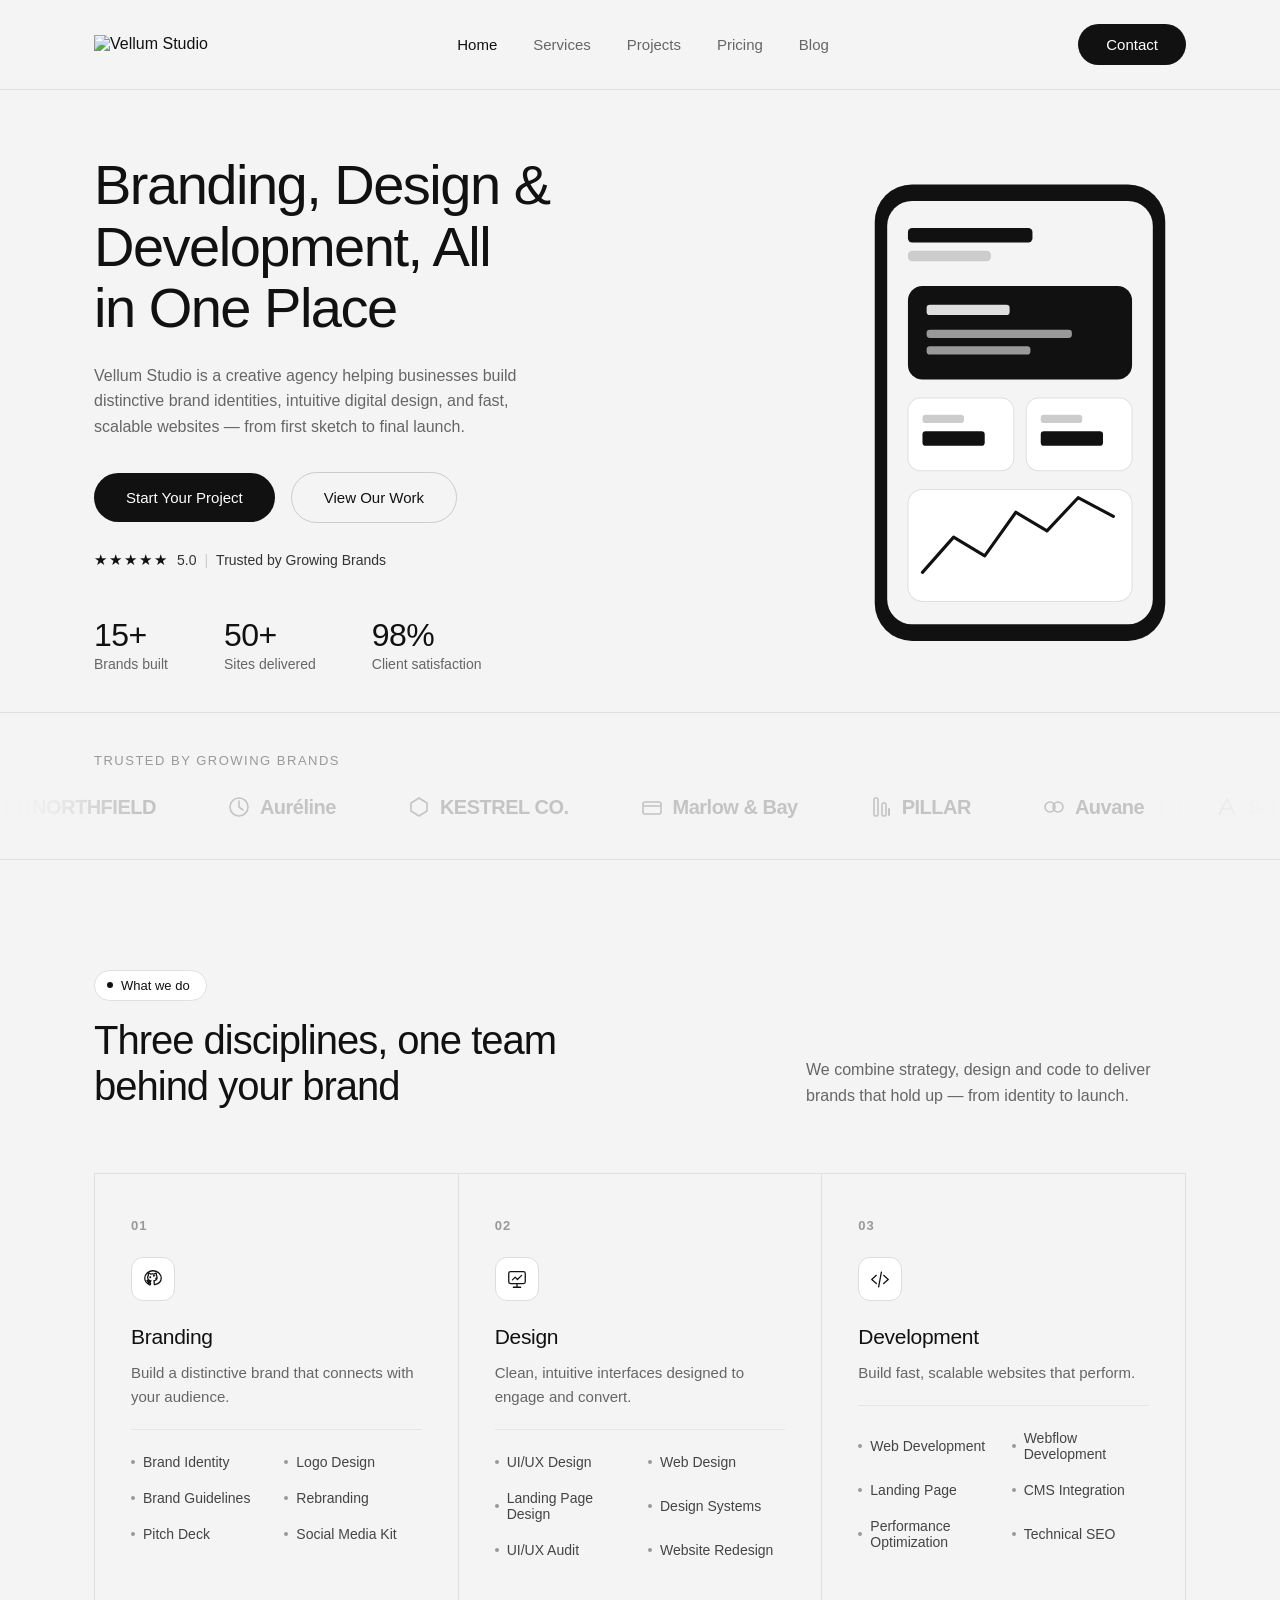
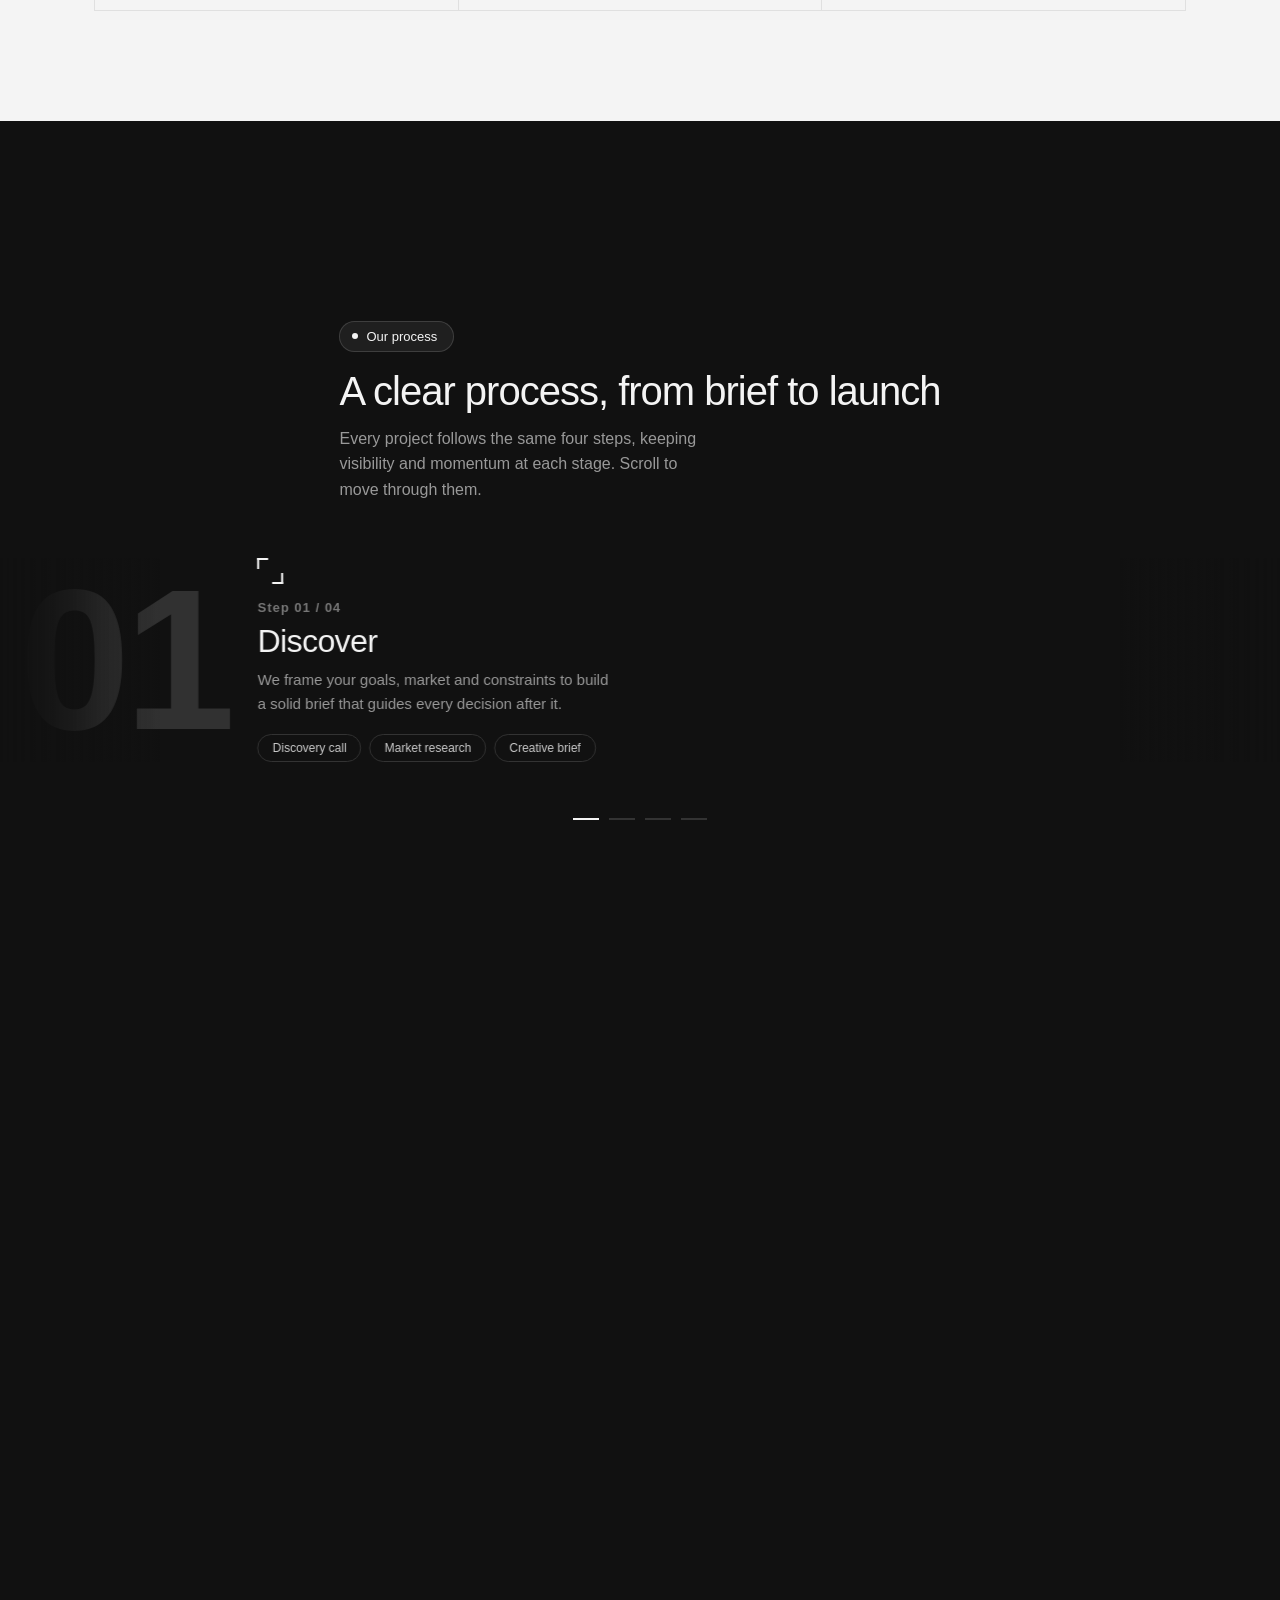
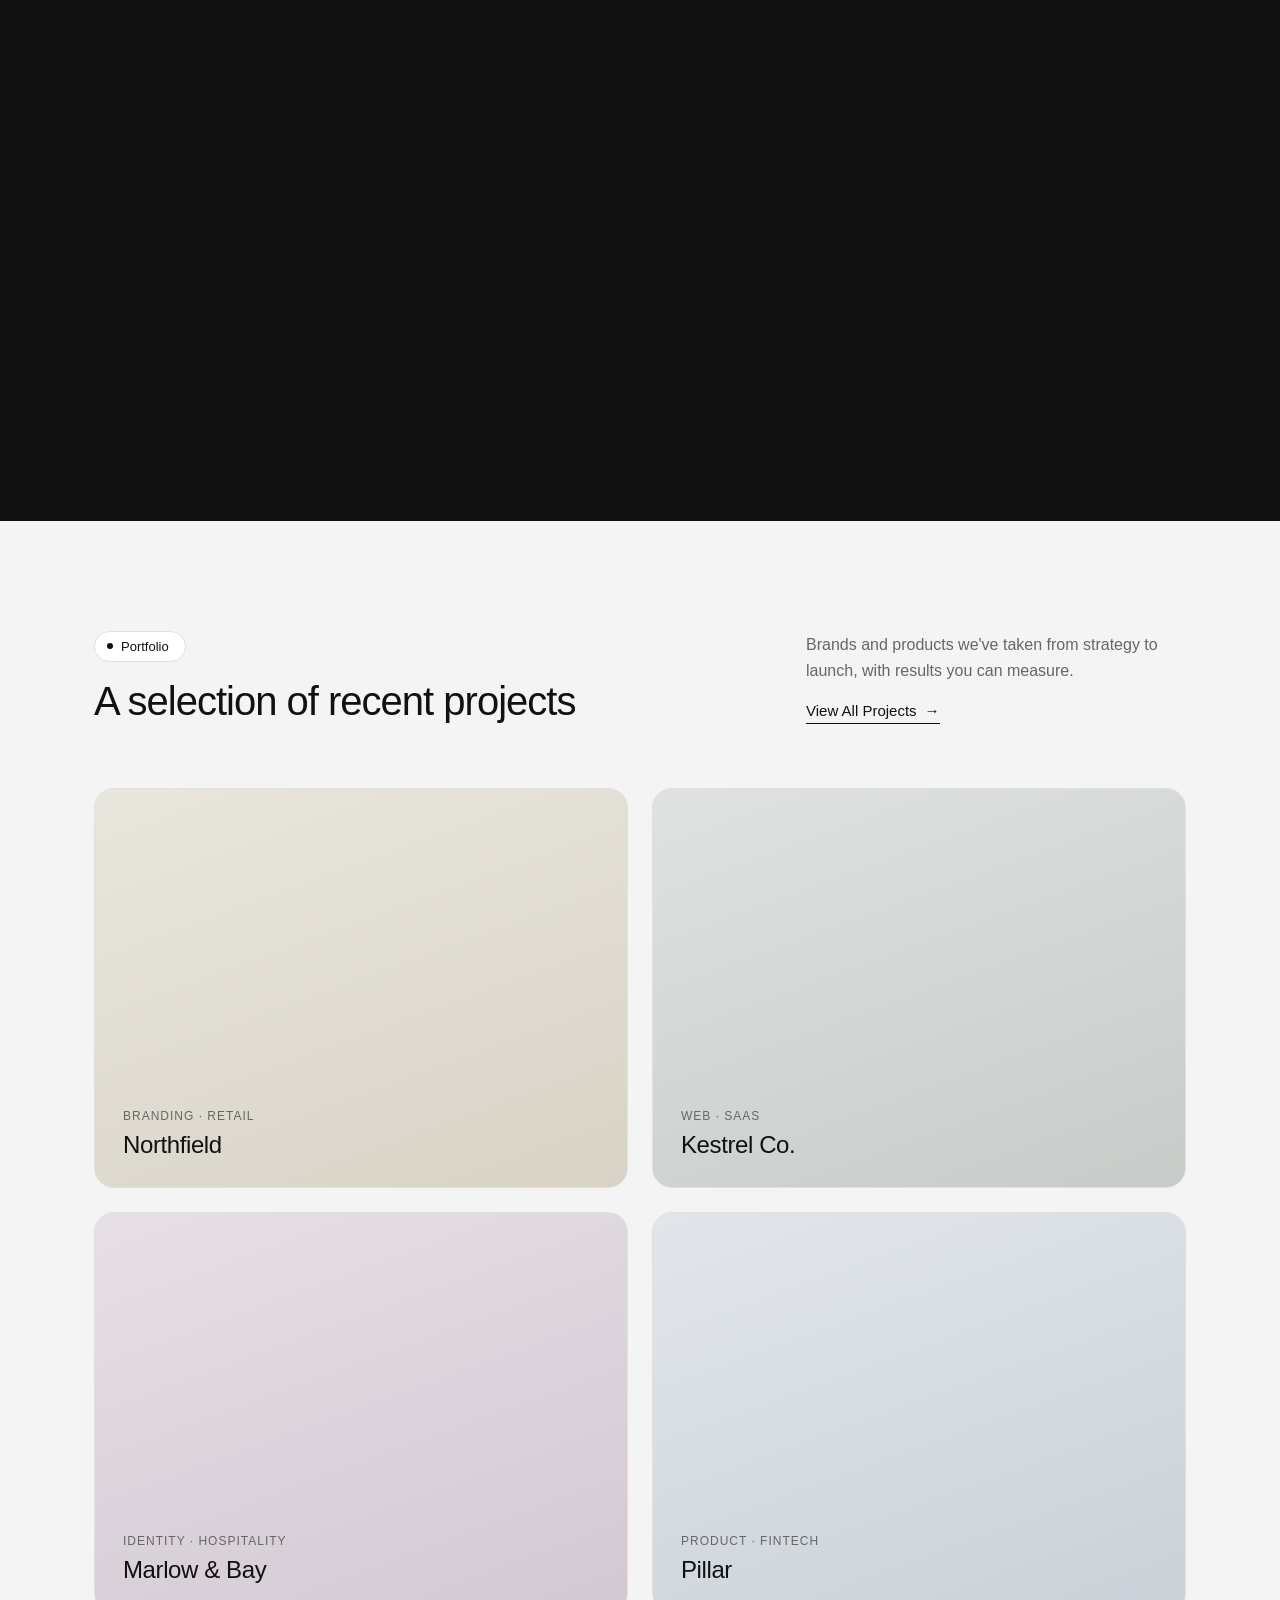
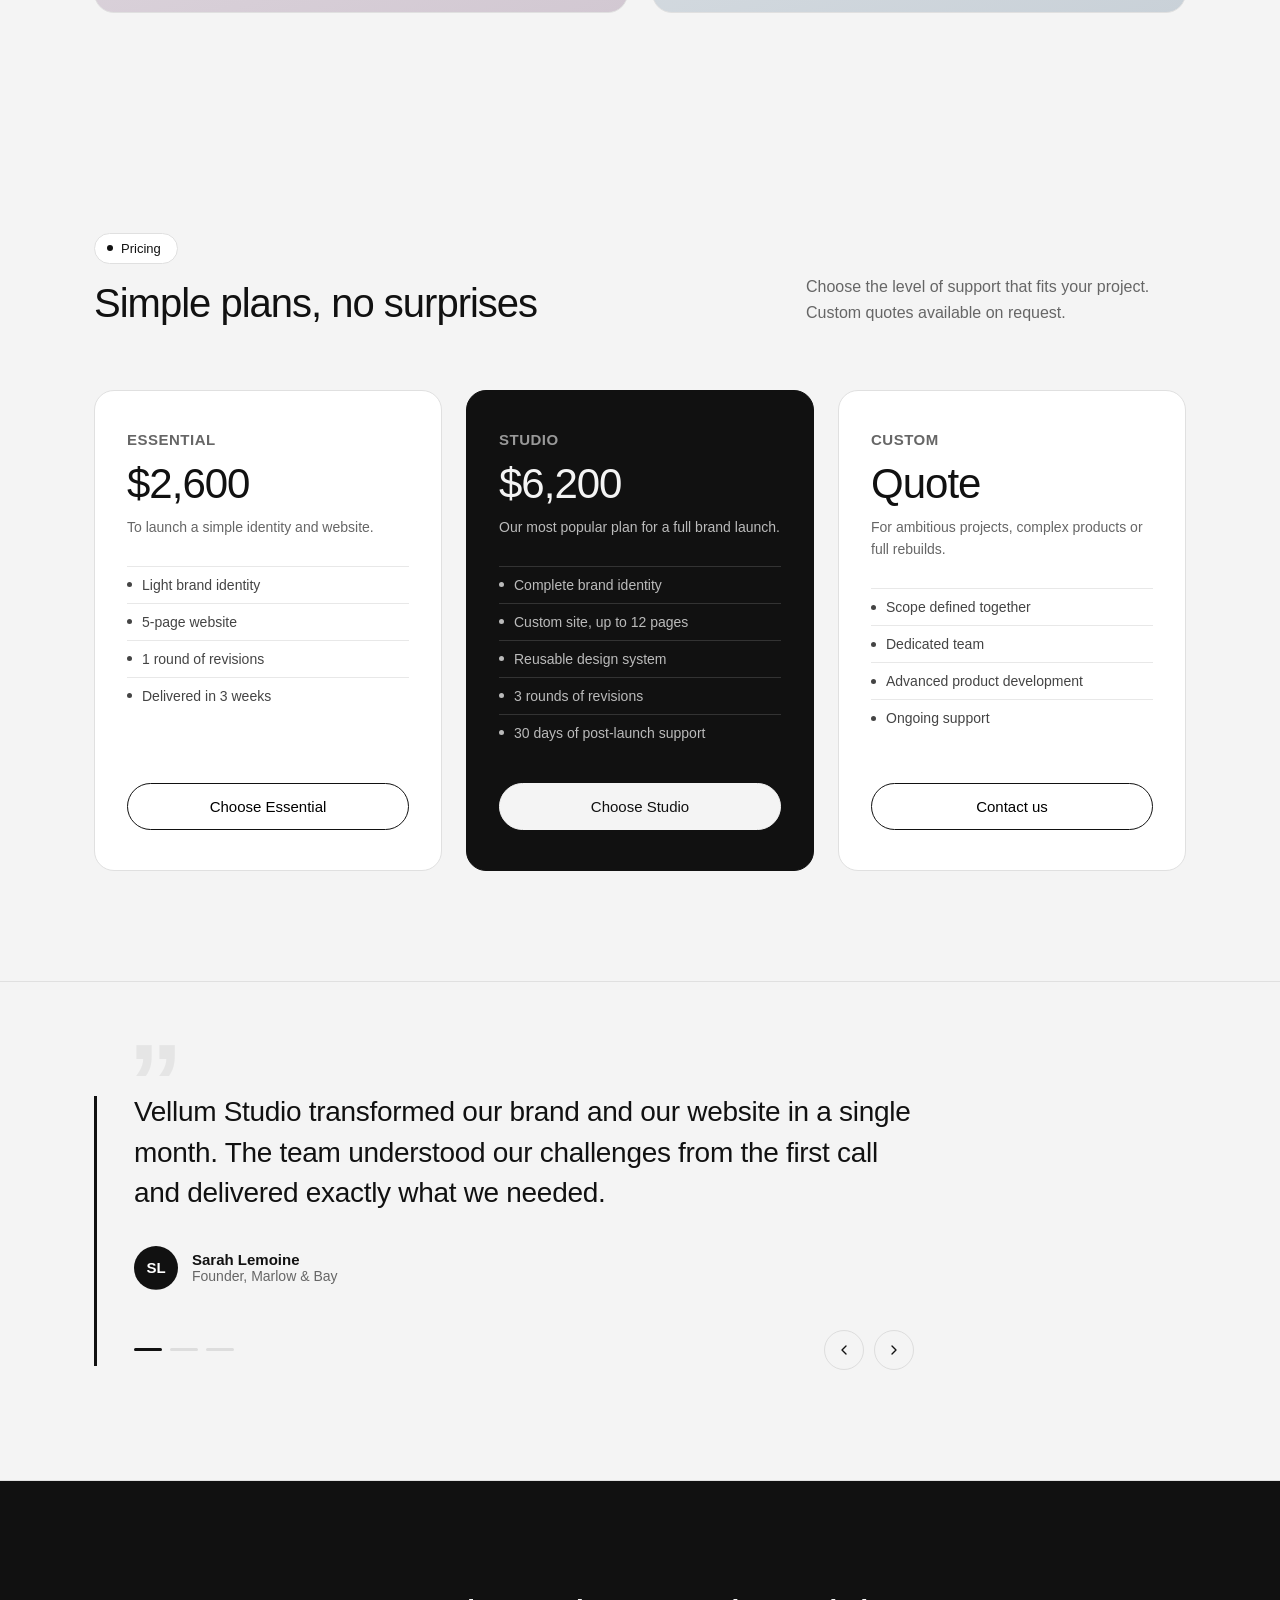
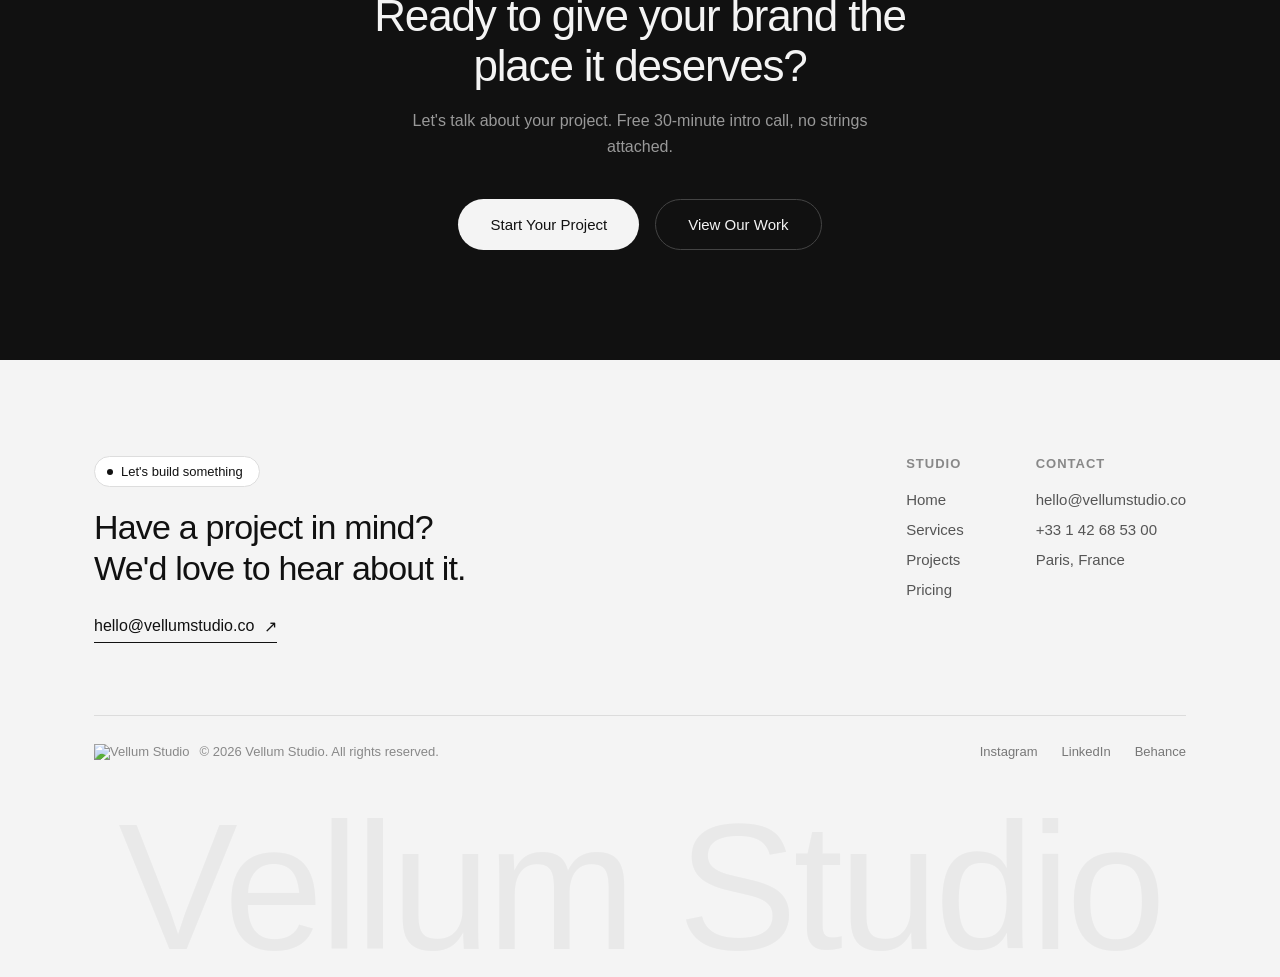
==== index.html @ 9abfcf7a "Add files via upload" ====
<!DOCTYPE html>
<html lang="en">
<head>
<meta charset="UTF-8">
<meta name="viewport" content="width=device-width, initial-scale=1.0">
<title>Vellum Studio — Branding, Design & Development</title>
<style>
  :root {
            --fizens-blue: #111;
            --font-main: 'Inter', sans-serif;
        }
  * { margin: 0; padding: 0; box-sizing: border-box; }
  html { overflow-x: hidden; scrollbar-width: thin; scrollbar-color: #111 #e4e4e4; }
  body {
    font-family: 'Helvetica Neue', Arial, sans-serif;
    background: #f4f4f4;
    color: #111;
    overflow-x: hidden;
  }

  /* Custom scrollbar */
  ::-webkit-scrollbar { width: 12px; height: 12px; }
  ::-webkit-scrollbar-track { background: #e4e4e4; }
  ::-webkit-scrollbar-thumb {
    background-color: #111;
    border-radius: 999px;
    border: 3px solid #e4e4e4;
    background-clip: padding-box;
  }
  ::-webkit-scrollbar-thumb:hover { background-color: #444; }

  a { color: inherit; }
  img, svg { display: block; }

  .container { width: 100%; background: #f4f4f4; }
  .inner { max-width: 1400px; margin: 0 auto; }

  .eyebrow {
    display: inline-flex;
    align-items: center;
    gap: 8px;
    font-size: 13px;
    font-weight: 500;
    letter-spacing: 0;
    text-transform: none;
    color: #111;
    background: #fff;
    border: 1px solid #e0e0e0;
    border-radius: 999px;
    padding: 7px 16px 7px 12px;
    margin-bottom: 16px;
  }
  .eyebrow::before {
    content: '';
    width: 6px;
    height: 6px;
    background: #111;
    border-radius: 50%;
    display: inline-block;
    flex-shrink: 0;
  }

  /* ============ NAVBAR ============ */
  .navbar {
    display: flex;
    align-items: center;
    justify-content: space-between;
    padding: 24px 94px;
    border-bottom: 1px solid #e0e0e0;
    flex-wrap: wrap;
    gap: 16px;
    position: relative;
  }
  .logo { display: flex; align-items: center; text-decoration: none; }
  .logo-image { height: 20px; width: auto; display: block; }
  .logo-image-small { height: 16px; width: auto; display: block; }

  .nav-links { display: flex; gap: 36px; flex-wrap: wrap; }
  .nav-links a { text-decoration: none; color: #666; font-size: 15px; font-weight: 400; white-space: nowrap; transition: color .15s ease; }
  .nav-links a:hover { color: #111; }
  .nav-links a.active { color: #111; }

  .hamburger {
    display: none;
    flex-direction: column;
    gap: 5px;
    background: none;
    border: none;
    cursor: pointer;
    padding: 4px;
    z-index: 1001;
    position: relative;
  }
  .hamburger span {
    width: 24px;
    height: 2px;
    background: #111;
    display: block;
    transition: transform .3s cubic-bezier(.65,0,.35,1), opacity .2s ease;
  }
  .hamburger.is-active span:nth-child(1) { transform: translateY(7px) rotate(45deg); }
  .hamburger.is-active span:nth-child(2) { opacity: 0; transform: scaleX(0); }
  .hamburger.is-active span:nth-child(3) { transform: translateY(-7px) rotate(-45deg); }

  .mobile-menu {
    position: fixed;
    inset: 0;
    background: #111;
    z-index: 1000;
    display: flex;
    flex-direction: column;
    justify-content: center;
    padding: 0 48px;
    opacity: 0;
    visibility: hidden;
    transform: translateY(-16px);
    transition: opacity .4s ease, transform .4s ease, visibility 0s linear .4s;
  }
  .mobile-menu.is-open {
    opacity: 1;
    visibility: visible;
    transform: translateY(0);
    transition: opacity .45s ease, transform .45s ease;
  }
  .mobile-menu-links { display: flex; flex-direction: column; gap: 22px; margin-bottom: 48px; }
  .mobile-menu-links a {
    font-size: 36px;
    font-weight: 500;
    letter-spacing: -0.8px;
    color: #f4f4f4;
    text-decoration: none;
    opacity: 0;
    transform: translateY(18px);
    transition: opacity .5s ease, transform .5s ease;
  }
  .mobile-menu.is-open .mobile-menu-links a { opacity: 1; transform: translateY(0); }
  .mobile-menu.is-open .mobile-menu-links a:nth-child(1) { transition-delay: .08s; }
  .mobile-menu.is-open .mobile-menu-links a:nth-child(2) { transition-delay: .15s; }
  .mobile-menu.is-open .mobile-menu-links a:nth-child(3) { transition-delay: .22s; }
  .mobile-menu.is-open .mobile-menu-links a:nth-child(4) { transition-delay: .29s; }

  .mobile-menu-contact {
    background: #f4f4f4 !important;
    color: #111 !important;
    opacity: 0;
    transform: translateY(18px);
    transition: opacity .5s ease, transform .5s ease;
    transition-delay: .36s;
    align-self: flex-start;
  }
  .mobile-menu.is-open .mobile-menu-contact { opacity: 1; transform: translateY(0); }

  body.menu-open { overflow: hidden; }

  .btn-contact {
    background: #111;
    color: #fff;
    padding: 12px 28px;
    border-radius: 999px;
    font-size: 15px;
    font-weight: 500;
    border: none;
    cursor: pointer;
    white-space: nowrap;
  }

  /* ============ HERO ============ */
  .hero {
    display: flex;
    align-items: center;
    justify-content: space-between;
    padding: 64px 94px 40px;
    gap: 40px;
    flex-wrap: wrap;
  }

  .hero-left { max-width: 520px; flex: 1 1 400px; }
  .hero-title { font-size: 56px; font-weight: 500; line-height: 1.1; letter-spacing: -1.5px; color: #111; margin-bottom: 24px; }
  .hero-subtitle { font-size: 16px; color: #666; line-height: 1.6; max-width: 460px; margin-bottom: 32px; }

  .hero-buttons { display: flex; align-items: center; gap: 16px; margin-bottom: 28px; flex-wrap: wrap; }
  .btn-primary { background: #111; color: #fff; padding: 16px 32px; border-radius: 999px; font-size: 15px; font-weight: 500; border: none; cursor: pointer; white-space: nowrap; }
  .btn-secondary { background: transparent; color: #111; padding: 16px 32px; border-radius: 999px; font-size: 15px; font-weight: 500; border: 1px solid #ccc; cursor: pointer; white-space: nowrap; }
  .btn-primary:hover { background: #333; }
  .btn-secondary:hover { border-color: #111; }

  .rating { display: flex; align-items: center; gap: 8px; font-size: 14px; color: #333; margin-bottom: 48px; flex-wrap: wrap; }
  .stars { color: #111; letter-spacing: 2px; font-size: 15px; }
  .rating-divider { color: #ccc; }

  .stats-row { display: flex; gap: 56px; flex-wrap: wrap; }
  .stat-number { font-size: 32px; font-weight: 500; color: #111; letter-spacing: -0.5px; }
  .stat-label { font-size: 14px; color: #666; margin-top: 2px; }

  .hero-right { flex: 1 1 340px; display: flex; justify-content: center; min-width: 0; }
  .phone-mock { width: 100%; max-width: 400px; height: auto; margin-left: 200px;}

  /* ============ LOGO STRIP ============ */
  .logo-strip {
    padding: 40px 0;
    border-top: 1px solid #e0e0e0;
    border-bottom: 1px solid #e0e0e0;
  }
  .logo-strip-label {
    font-size: 13px;
    color: #999;
    text-transform: uppercase;
    letter-spacing: 1.5px;
    margin-bottom: 28px;
    padding: 0 94px;
  }
  .logo-marquee {
    position: relative;
    width: 100%;
    overflow: hidden;
    -webkit-mask-image: linear-gradient(to right, transparent 0, #000 8%, #000 92%, transparent 100%);
    mask-image: linear-gradient(to right, transparent 0, #000 8%, #000 92%, transparent 100%);
  }
  .logo-marquee::before, .logo-marquee::after {
    content: '';
    position: absolute;
    top: 0; bottom: 0;
    width: 140px;
    z-index: 2;
    pointer-events: none;
  }
  .logo-marquee::before { left: 0; background: linear-gradient(to right, #f4f4f4, rgba(244,244,244,0)); }
  .logo-marquee::after { right: 0; background: linear-gradient(to left, #f4f4f4, rgba(244,244,244,0)); }

  .logo-track {
    display: flex;
    align-items: center;
    gap: 72px;
    width: max-content;
    animation: scroll-logos 26s linear infinite;
  }
  .logo-marquee:hover .logo-track { animation-play-state: paused; }

  .logo-item {
    display: flex;
    align-items: center;
    gap: 10px;
    font-size: 20px;
    font-weight: 600;
    color: #bbb;
    letter-spacing: -0.5px;
    white-space: nowrap;
    filter: grayscale(1);
    opacity: 0.85;
    transition: opacity .2s ease, filter .2s ease, color .2s ease;
  }
  .logo-item:hover { opacity: 1; filter: grayscale(0); color: #111; }
  .logo-item img { height: 26px; width: auto; display: block; filter: grayscale(1) contrast(0.9); opacity: 0.75; transition: filter .2s ease, opacity .2s ease; }
  .logo-item:hover img { filter: grayscale(0); opacity: 1; }

  @keyframes scroll-logos {
    from { transform: translateX(0); }
    to { transform: translateX(-50%); }
  }

  @media (prefers-reduced-motion: reduce) {
    .logo-track { animation: none; }
  }

  /* ============ SECTION SHELL ============ */
  section.block { padding: 110px 94px; }
  .section-head {
    display: flex;
    justify-content: space-between;
    align-items: flex-end;
    gap: 40px;
    margin-bottom: 64px;
    flex-wrap: wrap;
  }
  .section-title { font-size: 40px; font-weight: 500; letter-spacing: -1px; line-height: 1.15; max-width: 560px; }
  .section-desc { font-size: 16px; color: #666; line-height: 1.6; max-width: 380px; }

  /* ============ SERVICES ============ */
  .services-grid { display: grid; grid-template-columns: repeat(3, 1fr); gap: 1px; background: #e0e0e0; border: 1px solid #e0e0e0; }
  .service-card { background: #f4f4f4; padding: 44px 36px; transition: background .2s ease; }
  .service-card:hover { background: #fff; color: black;}
  .service-index { font-size: 13px; color: #999; font-weight: 600; letter-spacing: 1px; margin-bottom: 24px; }
  .service-icon { width: 40px; height: 40px; margin-bottom: 28px; }
  .service-name { font-size: 21px; font-weight: 500; letter-spacing: -0.3px; margin-bottom: 12px; }
  .service-text { font-size: 15px; color: #666; line-height: 1.6; margin-bottom: 20px; }
  .service-tags { display: flex; flex-wrap: wrap; gap: 8px; }
  .service-tags span { font-size: 12px; color: #666; border: 1px solid #ccc; border-radius: 999px; padding: 5px 12px; }

  .service-emoji { font-size: 30px; line-height: 1; margin-bottom: 24px; display: block; }
  .service-icon-pro {
    width: 44px;
    height: 44px;
    border-radius: 12px;
    border: 1px solid #ddd;
    background: #fff;
    display: flex;
    align-items: center;
    justify-content: center;
    margin-bottom: 24px;
    transition: border-color .2s ease, background .2s ease;
  }
  .service-card:hover .service-icon-pro { border-color: #111; background: #111; color: white; }
  .service-card:hover .service-icon-pro svg { stroke: #fff; }
  .service-icon-pro svg { stroke: #111; transition: stroke .2s ease; }
  .service-list { list-style: none; display: grid; grid-template-columns: 1fr 1fr; gap: 4px 16px; padding-top: 16px; border-top: 1px solid #e5e5e5; }
  .service-list li { font-size: 14px; color: #444; padding: 8px 0; display: flex; align-items: center; gap: 8px; }
  .service-list li::before { content: ''; width: 4px; height: 4px; border-radius: 50%; background: #999; flex-shrink: 0; }
  .service-card:hover .service-list li::before { background: #111; color: white; }

  /* ============ PROCESS ============ */
  .process { background: #111; color: #f4f4f4; padding: 0; }
  .process .eyebrow { color: #f4f4f4; background: rgba(255,255,255,0.06); border-color: rgba(255,255,255,0.14); }
  .process .eyebrow::before { background: #f4f4f4; }
  .process .section-desc { color: #999; }

  .process-scroll-wrap { position: relative; height: 400vh; }
  .process-sticky {
    position: absolute;
    top: 0;
    left: 0;
    width: 100%;
    height: 100dvh;
    display: flex;
    flex-direction: column;
    justify-content: center;
    overflow: hidden;
    background: #111;
  }
  .process-sticky.is-pinned { position: fixed; top: 0; left: 0; }
  .process-sticky.is-bottom { position: absolute; top: auto; bottom: 0; }
  .process-head-fixed { padding: 0 94px; margin-bottom: 56px; }
  .process-head-fixed .section-title { max-width: 620px; }
  .process-head-fixed .section-desc { margin-top: 12px; }

  .process-track-viewport {
    width: 100%;
    overflow: hidden;
    position: relative;
    -webkit-mask-image: linear-gradient(to right, transparent 0, #000 8%, #000 92%, transparent 100%);
    mask-image: linear-gradient(to right, transparent 0, #000 8%, #000 92%, transparent 100%);
  }
  .process-track-viewport::before, .process-track-viewport::after {
    content: '';
    position: absolute;
    top: 0; bottom: 0;
    width: 160px;
    z-index: 2;
    pointer-events: none;
  }
  .process-track-viewport::before { left: 0; background: linear-gradient(to right, #111, rgba(17,17,17,0)); }
  .process-track-viewport::after { right: 0; background: linear-gradient(to left, #111, rgba(17,17,17,0)); }

  .process-track { display: flex; width: 400%; will-change: transform; }
  .process-slide {
    width: 25%;
    flex-shrink: 0;
    padding: 0 94px;
    position: relative;
    min-height: 0;
    display: flex;
    align-items: center;
    gap: 28px;
  }
  .process-slide-inner { max-width: 460px; position: relative; z-index: 1; }
  .process-bignum {
    flex-shrink: 0;
    font-size: 200px;
    font-weight: 600;
    line-height: 1;
    color: #f4f4f4;
    opacity: 0.14;
    letter-spacing: -6px;
    pointer-events: none;
  }

  .process-bracket { width: 26px; height: 26px; position: relative; margin-bottom: 16px; }
  .process-bracket::before, .process-bracket::after { content: ''; position: absolute; width: 9px; height: 9px; border: 2px solid #f4f4f4; }
  .process-bracket::before { top: 0; left: 0; border-right: none; border-bottom: none; }
  .process-bracket::after { bottom: 0; right: 0; border-left: none; border-top: none; }
  .process-num { font-size: 13px; color: #777; font-weight: 600; letter-spacing: 1px; margin-bottom: 8px; }
  .process-name { font-size: 32px; font-weight: 500; margin-bottom: 8px; letter-spacing: -0.6px; }
  .process-text { font-size: 15px; color: #999; line-height: 1.6; max-width: 360px; margin-bottom: 18px; }

  .process-deliverables { list-style: none; display: flex; flex-wrap: wrap; gap: 8px; }
  .process-deliverables li {
    font-size: 12px;
    color: #ccc;
    border: 1px solid #333;
    border-radius: 999px;
    padding: 6px 14px;
  }

  .process-progress { display: flex; justify-content: center; align-items: center; gap: 10px; margin-top: 56px; }
  .process-progress .dot { width: 26px; height: 2px; background: #333; transition: background .25s ease; }
  .process-progress .dot.active { background: #f4f4f4; }

  /* ============ PROJECTS ============ */
  .projects-grid { display: grid; grid-template-columns: repeat(2, 1fr); gap: 24px; }
  .project-card {
    position: relative;
    border-radius: 20px;
    overflow: hidden;
    aspect-ratio: 4 / 3;
    display: flex;
    flex-direction: column;
    justify-content: flex-end;
    padding: 28px;
    border: 1px solid #e0e0e0;
  }
  .project-card .frame-corner { position: absolute; width: 16px; height: 16px; opacity: 0; transition: opacity .2s ease; }
  .project-card:hover .frame-corner { opacity: 1; }
  .frame-corner.tl { top: 16px; left: 16px; border-top: 2px solid #111; border-left: 2px solid #111; }
  .frame-corner.tr { top: 16px; right: 16px; border-top: 2px solid #111; border-right: 2px solid #111; }
  .frame-corner.bl { bottom: 16px; left: 16px; border-bottom: 2px solid #111; border-left: 2px solid #111; }
  .frame-corner.br { bottom: 16px; right: 16px; border-bottom: 2px solid #111; border-right: 2px solid #111; }
  .project-tag { font-size: 12px; color: #666; text-transform: uppercase; letter-spacing: 1px; margin-bottom: 8px; position: relative; z-index: 1; }
  .project-name { font-size: 24px; font-weight: 500; letter-spacing: -0.4px; position: relative; z-index: 1; }
  .p1 { background: linear-gradient(160deg, #e9e6de, #d8d3c6); }
  .p2 { background: linear-gradient(160deg, #dfe2e0, #c7ccc9); }
  .p3 { background: linear-gradient(160deg, #e6e0e6, #d2c8d2); }
  .p4 { background: linear-gradient(160deg, #e2e6ea, #c9d1d8); }

  .section-head-right { display: flex; flex-direction: column; align-items: flex-start; gap: 18px; }
  .btn-view-all {
    display: inline-flex;
    align-items: center;
    gap: 8px;
    color: #111;
    text-decoration: none;
    font-size: 15px;
    font-weight: 500;
    border-bottom: 1px solid #111;
    padding-bottom: 4px;
  }
  .btn-view-all .arrow { transition: transform .2s ease; }
  .btn-view-all:hover .arrow { transform: translateX(4px); }

  /* ============ PRICING ============ */
  .pricing-grid { display: grid; grid-template-columns: repeat(3, 1fr); gap: 24px; align-items: stretch; }
  .price-card { border: 1px solid #e0e0e0; border-radius: 20px; padding: 40px 32px; background: #fff; display: flex; flex-direction: column; }
  .price-card.featured { background: #111; color: #f4f4f4; border-color: #111; }
  .price-card.featured .price-desc, .price-card.featured .price-features li { color: #bbb; }
  .price-name { font-size: 15px; font-weight: 600; letter-spacing: 0.5px; text-transform: uppercase; margin-bottom: 12px; color: #666; }
  .price-card.featured .price-name { color: #999; }
  .price-amount { font-size: 42px; font-weight: 500; letter-spacing: -1px; margin-bottom: 8px; }
  .price-desc { font-size: 14px; color: #666; margin-bottom: 28px; line-height: 1.6; }
  .price-features { list-style: none; margin-bottom: 32px; flex-grow: 1; }
  .price-features li { font-size: 14px; padding: 10px 0; border-top: 1px solid #e8e8e8; color: #444; display: flex; align-items: center; gap: 10px; }
  .price-card.featured .price-features li { border-top: 1px solid #333; }
  .price-features li::before { content: ''; width: 5px; height: 5px; background: currentColor; border-radius: 50%; flex-shrink: 0; }
  .price-btn { width: 100%; padding: 14px; border-radius: 999px; text-align: center; font-size: 15px; font-weight: 500; border: 1px solid #111; background: transparent; cursor: pointer; }
  .price-card.featured .price-btn { background: #f4f4f4; color: #111; border-color: #f4f4f4; }

  /* ============ TESTIMONIAL ============ */
  .testimonial { text-align: left; border-top: 1px solid #e0e0e0; border-bottom: 1px solid #e0e0e0; }
  .testimonial-inner { max-width: 820px; position: relative; padding-left: 40px; }
  .testimonial-inner::before { content: ''; position: absolute; left: 0; top: 4px; bottom: 4px; width: 3px; background: #111; }
  .testimonial-mark {
    position: absolute;
    top: -64px;
    left: 34px;
    font-size: 110px;
    font-weight: 700;
    color: #111;
    opacity: 0.06;
    line-height: 1;
    pointer-events: none;
    user-select: none;
  }

  .testimonial-track { position: relative; min-height: 180px; }
  .testimonial-slide {
    position: absolute;
    inset: 0;
    opacity: 0;
    clip-path: inset(0 0 0 100%);
    transition: opacity .45s ease, clip-path .75s cubic-bezier(.65,0,.35,1);
    pointer-events: none;
  }
  .testimonial-slide.is-active {
    position: relative;
    opacity: 1;
    clip-path: inset(0 0 0 0%);
    pointer-events: auto;
  }
  .testimonial-slide.is-leaving {
    opacity: 0;
    clip-path: inset(0 100% 0 0);
    transition: opacity .35s ease, clip-path .55s cubic-bezier(.65,0,.35,1);
  }

  .testimonial-quote { font-size: 28px; font-weight: 400; line-height: 1.45; letter-spacing: -0.3px; margin-bottom: 32px; }

  .testimonial-author {
    display: flex;
    align-items: center;
    gap: 14px;
    opacity: 0;
    transform: translateY(10px);
    transition: opacity .5s ease, transform .5s ease;
  }
  .testimonial-slide.is-active .testimonial-author {
    opacity: 1;
    transform: translateY(0);
    transition-delay: .22s;
  }

  .author-avatar { width: 44px; height: 44px; border-radius: 50%; background: #111; color: #fff; display: flex; align-items: center; justify-content: center; font-size: 15px; font-weight: 600; flex-shrink: 0; }
  .author-name { font-size: 15px; font-weight: 600; }
  .author-role { font-size: 14px; color: #666; }

  .testimonial-controls { display: flex; align-items: center; justify-content: space-between; gap: 24px; margin-top: 40px; }

  .testimonial-dots { display: flex; align-items: center; gap: 8px; }
  .testimonial-dots button {
    width: 28px;
    height: 3px;
    border-radius: 999px;
    background: #ddd;
    border: none;
    padding: 0;
    cursor: pointer;
    position: relative;
    overflow: hidden;
  }
  .testimonial-dots button::after {
    content: '';
    position: absolute;
    inset: 0;
    background: #111;
    transform: scaleX(0);
    transform-origin: left;
  }
  .testimonial-dots button.active::after {
    transform: scaleX(1);
    transition: transform 6s linear;
  }

  .testimonial-arrows { display: flex; gap: 10px; }
  .testimonial-arrows button {
    width: 40px;
    height: 40px;
    border-radius: 50%;
    border: 1px solid #ddd;
    background: transparent;
    display: flex;
    align-items: center;
    justify-content: center;
    cursor: pointer;
    transition: border-color .2s ease, background .2s ease;
  }
  .testimonial-arrows button svg { stroke: #111; transition: stroke .2s ease; }
  .testimonial-arrows button:hover { background: #111; border-color: #111; }
  .testimonial-arrows button:hover svg { stroke: #fff; }

  /* ============ CTA ============ */
  .cta { background: #111; color: #f4f4f4; text-align: center; padding: 110px 94px; }
  .cta-title { font-size: 44px; font-weight: 500; letter-spacing: -1.2px; max-width: 640px; margin: 0 auto 16px; line-height: 1.15; }
  .cta-desc { font-size: 16px; color: #999; max-width: 480px; margin: 0 auto 40px; line-height: 1.6; }
  .cta .btn-primary { background: #f4f4f4; color: #111; }
  .cta .btn-primary:hover { background: #fff; }
  .cta .btn-secondary { border-color: #444; color: #f4f4f4; }
  .cta .btn-secondary:hover { border-color: #999; }
  .cta-buttons { display: flex; justify-content: center; gap: 16px; flex-wrap: wrap; }

  /* ============ FOOTER ============ */
  .footer-wrap { background: #f4f4f4; color: #111; }
  footer { padding: 96px 94px 0; position: relative; overflow: hidden; }
  .footer-top {
    display: flex;
    justify-content: space-between;
    gap: 60px;
    flex-wrap: wrap;
    padding-bottom: 72px;
    border-bottom: 1px solid #dcdcdc;
  }
  .footer-cta-label {
    font-size: 13px;
    font-weight: 500;
    letter-spacing: 0;
    text-transform: none;
    color: #111;
    background: #fff;
    border: 1px solid #ddd;
    border-radius: 999px;
    padding: 7px 16px 7px 12px;
    margin-bottom: 20px;
    display: inline-flex;
    align-items: center;
    gap: 8px;
  }
  .footer-cta-label::before { content: ''; width: 6px; height: 6px; background: #111; border-radius: 50%; display: inline-block; flex-shrink: 0; }
  .footer-cta-title { font-size: 34px; font-weight: 500; letter-spacing: -0.8px; line-height: 1.2; max-width: 460px; margin-bottom: 28px; color: #111; }
  .footer-cta-link {
    display: inline-flex;
    align-items: center;
    gap: 10px;
    color: #111;
    text-decoration: none;
    font-size: 16px;
    font-weight: 500;
    border-bottom: 1px solid #111;
    padding-bottom: 6px;
  }
  .footer-cta-link .arrow { transition: transform .2s ease; }
  .footer-cta-link:hover .arrow { transform: translate(3px, -3px); }

  .footer-links { display: flex; gap: 72px; flex-wrap: wrap; }
  .footer-col h4 { font-size: 13px; text-transform: uppercase; letter-spacing: 1px; color: #888; margin-bottom: 20px; }
  .footer-col a { display: block; font-size: 15px; color: #555; text-decoration: none; margin-bottom: 13px; transition: color .15s ease; }
  .footer-col a:hover { color: #111; }

  .footer-bottom {
    display: flex;
    justify-content: space-between;
    align-items: center;
    gap: 16px;
    flex-wrap: wrap;
    padding: 28px 0;
    font-size: 13px;
    color: #888;
  }
  .footer-bottom-left { display: flex; align-items: center; gap: 10px; }
  .footer-socials { display: flex; gap: 24px; }
  .footer-socials a { color: #777; text-decoration: none; font-size: 13px; transition: color .15s ease; }
  .footer-socials a:hover { color: #111; }

  .footer-mark {
    font-size: clamp(70px, 14vw, 200px);
    font-weight: 500;
    letter-spacing: -4px;
    color: #111;
    opacity: 0.045;
    white-space: nowrap;
    line-height: 1;
    text-align: center;
    padding: 10px 0 0;
    user-select: none;
    pointer-events: none;
  }

  /* ============ RESPONSIVE ============ */
  @media (max-width: 1100px) {
    .navbar, .hero, .logo-strip, section.block, .cta, footer { padding-left: 48px; padding-right: 48px; }
    .hero-title { font-size: 46px; }
    .services-grid { grid-template-columns: 1fr; }
    .process-head-fixed, .process-slide { padding-left: 48px; padding-right: 48px; }
    .process-name { font-size: 28px; }
    .process-bignum { font-size: 130px; }
    .process-slide { gap: 32px; }
    .pricing-grid { grid-template-columns: 1fr; }
    .section-title { font-size: 34px; }
    .cta-title { font-size: 36px; }
  }

  @media (max-width: 900px) {
    .hero { flex-direction: column; text-align: left; }
    .hero-right { width: 100%; max-width: 340px; margin: 0 auto; }
    .hero-left { max-width: 100%; }
    .nav-links { display: none; }
    .hamburger { display: flex; }
    .navbar .btn-contact { display: none; }
    .stats-row { gap: 32px; }
    .projects-grid { grid-template-columns: 1fr; }
    .logo-strip-row { justify-content: flex-start; gap: 40px; }
    section.block { padding: 80px 48px; }

    .process-scroll-wrap { height: auto; }
    .process-sticky,
    .process-sticky.is-pinned,
    .process-sticky.is-bottom { position: static; height: auto; display: block; padding: 80px 0; top: auto; bottom: auto; }
    .process-head-fixed { margin-bottom: 40px; }
    .process-track-viewport {
      overflow: visible;
      -webkit-mask-image: none;
      mask-image: none;
    }
    .process-track-viewport::before, .process-track-viewport::after { display: none; }
    .process-track { display: block; width: 100%; transform: none !important; }
    .process-slide { width: 100%; padding: 32px 48px; min-height: 0; border-top: 1px solid #2a2a2a; }
    .process-bignum { display: none; }
    .process-name { font-size: 24px; }
    .process-progress { display: none; }

    .footer-top { flex-direction: column; gap: 40px; padding-bottom: 48px; }
    .footer-links { gap: 40px; }
  }

  @media (max-width: 600px) {
    .navbar, .hero, .logo-strip, section.block, .cta, footer { padding-left: 24px; padding-right: 24px; }
    .hero { padding-top: 40px; gap: 32px; }
    .hero-title { font-size: 34px; letter-spacing: -1px; }
    .hero-subtitle { font-size: 15px; }
    .hero-buttons { flex-direction: column; align-items: stretch; width: 100%; }
    .btn-primary, .btn-secondary { text-align: center; width: 100%; }
    .stats-row { gap: 24px; justify-content: space-between; }
    .stat-number { font-size: 26px; }
    .stat-label { font-size: 12px; }
    .phone-mock { max-width: 260px; }
    .section-title { font-size: 28px; }
    .section-head { margin-bottom: 40px; }
    .process-head-fixed, .process-slide { padding-left: 24px; padding-right: 24px; }
    .process-name { font-size: 21px; }
    .process-text { font-size: 15px; }
    .cta-title { font-size: 28px; }
    .cta-buttons { flex-direction: column; align-items: stretch; width: 100%; }
    .cta { padding: 72px 24px; }
    .footer-cta-title { font-size: 26px; }
    .footer-links { gap: 32px; }
    .footer-bottom { flex-direction: column; align-items: flex-start; }
    .footer-mark { display: none; }
  }

  @media (max-width: 380px) {
    .stats-row { flex-direction: column; gap: 16px; }
  }
   #splash-container {
            position: fixed;
            top: 0; left: 0;
            width: 100%; height: 100vh;
            background-color: var(--fizens-blue);
            display: flex;
            justify-content: center;
            overflow: hidden;
            align-items: center;
            z-index: 10000000000;
            animation: exitSplash 1.2s cubic-bezier(0.85, 0, 0.15, 1) 3s forwards;
        }

        .logo-wrapper {
            display: flex;
            align-items: center;
            overflow: hidden; 
            margin-left: -150px;
        }

        .fizens-logo {
            width: 405px;
            height: 45px;
            background-color: white;
            mask: url('https://framerusercontent.com/images/u9dcJjRmQdr4OygBqROiU5Tikk.png') no-repeat center;            mask-size: contain;
            transform: scale(0);
            animation: logoPop 1.2s forwards;
            animation-timing-function: ease;
            margin-right: -200px;
            
        }
        .word {
            display: flex;
        }

        .char {
            color: white;
            font-family: var(--font-main);
            font-size: 60px;
            font-weight: 500;
            display: inline-block;
            opacity: 0;
            filter: blur(12px);
            transform: translateX(-30px);
            animation: charReveal 0.9s cubic-bezier(0.22, 1, 0.36, 1) forwards;
        }

        .char:nth-child(1) { animation-delay: 0.60s; }
        .char:nth-child(2) { animation-delay: 0.68s; }
        .char:nth-child(3) { animation-delay: 0.76s; }
        .char:nth-child(4) { animation-delay: 0.84s; }
        .char:nth-child(5) { animation-delay: 0.92s; }
        .char:nth-child(6) { animation-delay: 1.00s; }
        .char:nth-child(7) { animation-delay: 1.08s; }

        .char:nth-child(8) { animation-delay: 1.16s; }
        .char:nth-child(9) { animation-delay: 1.24s; }
        .char:nth-child(10) { animation-delay: 1.32s; }
        .char:nth-child(11) { animation-delay: 1.40s; }
        .char:nth-child(12) { animation-delay: 1.48s; }
        .char:nth-child(13) { animation-delay: 1.56s; }
        .char:nth-child(14) { animation-delay: 1.64s; }

        @keyframes logoPop {
            from{transform: translateX(-20%) rotate(-20deg);filter: blur(20px)}
            to { transform: translateX(-10%); filter: blur(0)}
            
        }

        @keyframes charReveal {
            to {
                opacity: 1;
                filter: blur(0);
                transform: translateX(0);
            }
        }

        @keyframes exitSplash {
            to { transform: translateX(100%); }
        }
</style>
<link rel="stylesheet" href="assets/site-fx.css">
</head>
<body>

<div class="container">
  <div id="splash-container">
        <div class="logo-wrapper">
            <div class="fizens-logo"></div>
            <div class="word">
                <span class="char">v</span>
                <span class="char">e</span>
                <span class="char">l</span>
                <span class="char">l</span>
                <span class="char">u</span>
                <span class="char" style="margin-right: 15px;">m </span>

                <span class="char"> </span>
                <span class="char">s</span>
                <span class="char">t</span>
                <span class="char">u</span>
                <span class="char">d</span>
                <span class="char">i</span>
                <span class="char">o</span>
            </div>
        </div>
    </div>
  <!-- ============ NAVBAR + HERO ============ -->
  <section class="inner">
    <nav class="navbar">
      <a href="index.html" class="logo">
        <img src="logo.svg" alt="Vellum Studio" class="logo-image">
      </a>
      <div class="nav-links">
        <a href="index.html" class="active">Home</a>
        <a href="service.html">Services</a>
        <a href="projets.html" >Projects</a>
        <a href="pricing.html">Pricing</a>
        <a href="blog.html" >Blog</a>
      </div>
      <button class="hamburger" id="hamburgerBtn" aria-label="Menu" aria-expanded="false">
        <span></span><span></span><span></span>
      </button>
      <button class="btn-contact" onclick="document.getElementById('name').focus()">Contact</button>
    </nav>

    <div class="mobile-menu" id="mobileMenu">
      <div class="mobile-menu-links">
        <a href="index.html" class="active">Home</a>
        <a href="service.html">Services</a>
        <a href="projets.html" >Projects</a>
        <a href="pricing.html">Pricing</a>
        <a href="blog.html" >Blog</a>
      </div>
      <button class="btn-contact mobile-menu-contact">Contact</button>
    </div>

    <script>
      (function () {
        const btn = document.getElementById('hamburgerBtn');
        const menu = document.getElementById('mobileMenu');
        if (!btn || !menu) return;

        function closeMenu() {
          btn.classList.remove('is-active');
          menu.classList.remove('is-open');
          btn.setAttribute('aria-expanded', 'false');
          document.body.classList.remove('menu-open');
        }
        function openMenu() {
          btn.classList.add('is-active');
          menu.classList.add('is-open');
          btn.setAttribute('aria-expanded', 'true');
          document.body.classList.add('menu-open');
        }

        btn.addEventListener('click', function () {
          if (menu.classList.contains('is-open')) closeMenu(); else openMenu();
        });

        menu.querySelectorAll('a, .mobile-menu-contact').forEach(function (el) {
          el.addEventListener('click', closeMenu);
        });

        window.addEventListener('resize', function () {
          if (window.innerWidth > 900) closeMenu();
        });

        document.addEventListener('keydown', function (e) {
          if (e.key === 'Escape') closeMenu();
        });
      })();
    </script>

    <div class="hero" id="home">
      <div class="hero-left">
        <h1 class="hero-title">Branding, Design &<br>Development, All<br>in One Place</h1>
        <p class="hero-subtitle">
          Vellum Studio is a creative agency helping businesses build distinctive brand identities, intuitive digital design, and fast, scalable websites — from first sketch to final launch.
        </p>
        <div class="hero-buttons"><a href="contact.html">
          <button class="btn-primary">Start Your Project</button></a>
          <button class="btn-secondary">View Our Work</button>
        </div>
        <div class="rating">
          <span class="stars">★★★★★</span>
          <span>5.0</span>
          <span class="rating-divider">|</span>
          <span>Trusted by Growing Brands</span>
        </div>
        <div class="stats-row">
          <div><div class="stat-number">15+</div><div class="stat-label">Brands built</div></div>
          <div><div class="stat-number">50+</div><div class="stat-label">Sites delivered</div></div>
          <div><div class="stat-number">98%</div><div class="stat-label">Client satisfaction</div></div>
        </div>
      </div>

      <div class="hero-right">
        <svg class="phone-mock" viewBox="0 0 320 460" fill="none" xmlns="http://www.w3.org/2000/svg">
          <rect x="20" y="10" width="280" height="440" rx="36" fill="#111"/>
          <rect x="32" y="26" width="256" height="408" rx="24" fill="#f4f4f4"/>
          <rect x="52" y="52" width="120" height="14" rx="4" fill="#111"/>
          <rect x="52" y="74" width="80" height="10" rx="4" fill="#ccc"/>
          <rect x="52" y="108" width="216" height="90" rx="14" fill="#111"/>
          <rect x="70" y="126" width="80" height="10" rx="3" fill="#f4f4f4" opacity="0.9"/>
          <rect x="70" y="150" width="140" height="8" rx="3" fill="#999"/>
          <rect x="70" y="166" width="100" height="8" rx="3" fill="#999"/>
          <rect x="52" y="216" width="102" height="70" rx="12" fill="#fff" stroke="#e0e0e0"/>
          <rect x="166" y="216" width="102" height="70" rx="12" fill="#fff" stroke="#e0e0e0"/>
          <rect x="66" y="232" width="40" height="8" rx="3" fill="#ccc"/>
          <rect x="66" y="248" width="60" height="14" rx="3" fill="#111"/>
          <rect x="180" y="232" width="40" height="8" rx="3" fill="#ccc"/>
          <rect x="180" y="248" width="60" height="14" rx="3" fill="#111"/>
          <rect x="52" y="304" width="216" height="108" rx="14" fill="#fff" stroke="#e0e0e0"/>
          <polyline points="66,384 96,350 126,368 156,326 186,344 216,312 250,330" stroke="#111" stroke-width="3" fill="none" stroke-linecap="round" stroke-linejoin="round"/>
        </svg>
      </div>
    </div>
  </section>

  <!-- ============ LOGO STRIP ============ -->
  <div class="logo-strip">
    <div class="logo-strip-label">Trusted by growing brands</div>
    <div class="logo-marquee">
      <div class="logo-track" id="logoTrack">
        <div class="logo-item"><svg width="22" height="22" viewBox="0 0 22 22"><rect x="1" y="1" width="20" height="20" rx="5" stroke="currentColor" stroke-width="1.6" fill="none"/><path d="M6 15V7L16 15V7" stroke="currentColor" stroke-width="1.6" fill="none" stroke-linecap="round" stroke-linejoin="round"/></svg>NORTHFIELD</div>
        <div class="logo-item"><svg width="22" height="22" viewBox="0 0 22 22"><circle cx="11" cy="11" r="9" stroke="currentColor" stroke-width="1.6" fill="none"/><path d="M11 5V11L15 14" stroke="currentColor" stroke-width="1.6" fill="none" stroke-linecap="round"/></svg>Auréline</div>
        <div class="logo-item"><svg width="22" height="22" viewBox="0 0 22 22"><path d="M11 2L19 7V15L11 20L3 15V7L11 2Z" stroke="currentColor" stroke-width="1.6" fill="none" stroke-linejoin="round"/></svg>KESTREL&nbsp;CO.</div>
        <div class="logo-item"><svg width="22" height="22" viewBox="0 0 22 22"><rect x="2" y="6" width="18" height="12" rx="2" stroke="currentColor" stroke-width="1.6" fill="none"/><path d="M2 10H20" stroke="currentColor" stroke-width="1.6"/></svg>Marlow&nbsp;&amp;&nbsp;Bay</div>
        <div class="logo-item"><svg width="22" height="22" viewBox="0 0 22 22"><rect x="4" y="2" width="4" height="18" rx="1.5" stroke="currentColor" stroke-width="1.6" fill="none"/><rect x="12" y="7" width="4" height="13" rx="1.5" stroke="currentColor" stroke-width="1.6" fill="none"/><rect x="18" y="12" width="2" height="8" rx="1" fill="currentColor"/></svg>PILLAR</div>
        <div class="logo-item"><svg width="22" height="22" viewBox="0 0 22 22"><circle cx="7" cy="11" r="5" stroke="currentColor" stroke-width="1.6" fill="none"/><circle cx="15" cy="11" r="5" stroke="currentColor" stroke-width="1.6" fill="none"/></svg>Auvane</div>
        <div class="logo-item"><svg width="22" height="22" viewBox="0 0 22 22"><path d="M3 19L11 3L19 19" stroke="currentColor" stroke-width="1.6" fill="none" stroke-linejoin="round"/><path d="M7 13H15" stroke="currentColor" stroke-width="1.6"/></svg>Solene&nbsp;Atelier</div>
      </div>
    </div>
  </div>

  <script>
    // Duplicate the logo track content once for a seamless infinite loop
    (function () {
      const track = document.getElementById('logoTrack');
      if (track) track.innerHTML += track.innerHTML;
    })();
  </script>

  <script>
    // Custom slow-eased smooth scroll (desktop wheel + anchor links).
    // Native touch scrolling on mobile is left untouched.
    (function () {
      const isFinePointer = window.matchMedia('(hover: hover) and (pointer: fine)').matches;
      if (!isFinePointer) return;

      let current = window.scrollY;
      let target = window.scrollY;
      const EASE = 0.045;   // lower = slower / smoother
      const WHEEL_SPEED = 0.68; // lower = slower per wheel tick
      let running = false;

      function maxScroll() {
        return document.documentElement.scrollHeight - window.innerHeight;
      }

      function clamp(v) {
        return Math.min(Math.max(v, 0), maxScroll());
      }

      function loop() {
        current += (target - current) * EASE;
        if (Math.abs(target - current) < 0.4) current = target;
        window.scrollTo(0, current);
        if (current !== target) {
          requestAnimationFrame(loop);
        } else {
          running = false;
        }
      }

      function kick() {
        if (!running) {
          running = true;
          requestAnimationFrame(loop);
        }
      }

      window.addEventListener('wheel', function (e) {
        e.preventDefault();
        target = clamp(target + e.deltaY * WHEEL_SPEED);
        kick();
      }, { passive: false });

      window.addEventListener('keydown', function (e) {
        const step = window.innerHeight * 0.85;
        let handled = true;
        switch (e.key) {
          case 'ArrowDown': target = clamp(target + 80); break;
          case 'ArrowUp': target = clamp(target - 80); break;
          case 'PageDown': case ' ': target = clamp(target + step); break;
          case 'PageUp': target = clamp(target - step); break;
          case 'Home': target = 0; break;
          case 'End': target = maxScroll(); break;
          default: handled = false;
        }
        if (handled) { e.preventDefault(); kick(); }
      }, { passive: false });

      window.addEventListener('resize', function () {
        target = clamp(target);
      });

      document.addEventListener('click', function (e) {
        const link = e.target.closest('a[href^="#"]');
        if (!link) return;
        const id = link.getAttribute('href').slice(1);
        const el = id ? document.getElementById(id) : null;
        if (!el) return;
        e.preventDefault();
        target = clamp(el.getBoundingClientRect().top + window.scrollY);
        kick();
      });

      // keep target in sync if something else changes scroll (e.g. browser restore)
      current = target = window.scrollY;

      // Exposed so other sections (e.g. the process slider) can snap the page
      // to an exact scroll position using the same eased animation.
      window.__smoothScrollTo = function (y) {
        target = clamp(y);
        kick();
      };
      window.__smoothScrollGetTarget = function () { return target; };
    })();
  </script>

  <!-- ============ SERVICES ============ -->
  <section class="inner block" id="services">
    <div class="section-head">
      <div>
        <div class="eyebrow">What we do</div>
        <h2 class="section-title">Three disciplines, one team behind your brand</h2>
      </div>
      <p class="section-desc">We combine strategy, design and code to deliver brands that hold up — from identity to launch.</p>
    </div>

    <div class="services-grid">
      <div class="service-card">
        <div class="service-index">01</div>
        <div class="service-icon-pro">
          <svg width="22" height="22" viewBox="0 0 24 24" fill="none" xmlns="http://www.w3.org/2000/svg">
            <path d="M12 3C7.03 3 3 6.58 3 11c0 3.31 2.24 6.15 5.44 7.36.4.15.83-.15.83-.58v-1.55c-2.2.48-2.67-1.06-2.67-1.06-.36-.92-.88-1.16-.88-1.16-.72-.5.05-.49.05-.49.8.06 1.22.82 1.22.82.71 1.22 1.86.87 2.31.66.07-.52.28-.87.5-1.07-1.76-.2-3.6-.88-3.6-3.92 0-.87.31-1.58.82-2.14-.08-.2-.36-1.02.08-2.12 0 0 .67-.21 2.2.82a7.6 7.6 0 0 1 4 0c1.53-1.03 2.2-.82 2.2-.82.44 1.1.16 1.92.08 2.12.51.56.82 1.27.82 2.14 0 3.05-1.85 3.72-3.61 3.92.29.25.54.73.54 1.48v2.2c0 .43.42.73.83.58C18.76 17.15 21 14.31 21 11c0-4.42-4.03-8-9-8Z" stroke="currentColor" stroke-width="1.4" stroke-linecap="round" stroke-linejoin="round"/>
            <circle cx="9" cy="10" r="1.1" fill="currentColor" stroke="none"/>
            <circle cx="13" cy="8.5" r="1.1" fill="currentColor" stroke="none"/>
            <circle cx="15.5" cy="11.5" r="1.1" fill="currentColor" stroke="none"/>
          </svg>
        </div>
        <h3 class="service-name">Branding</h3>
        <p class="service-text">Build a distinctive brand that connects with your audience.</p>
        <ul class="service-list">
          <li>Brand Identity</li>
          <li>Logo Design</li>
          <li>Brand Guidelines</li>
          <li>Rebranding</li>
          <li>Pitch Deck</li>
          <li>Social Media Kit</li>
        </ul>
      </div>

      <div class="service-card">
        <div class="service-index">02</div>
        <div class="service-icon-pro">
          <svg width="22" height="22" viewBox="0 0 24 24" fill="none" xmlns="http://www.w3.org/2000/svg">
            <rect x="3" y="4" width="18" height="13" rx="2" stroke="currentColor" stroke-width="1.4"/>
            <path d="M8 21h8M12 17v4" stroke="currentColor" stroke-width="1.4" stroke-linecap="round"/>
            <path d="M7 13l3-3 2.5 2.5L17 8" stroke="currentColor" stroke-width="1.4" stroke-linecap="round" stroke-linejoin="round"/>
          </svg>
        </div>
        <h3 class="service-name">Design</h3>
        <p class="service-text">Clean, intuitive interfaces designed to engage and convert.</p>
        <ul class="service-list">
          <li>UI/UX Design</li>
          <li>Web Design</li>
          <li>Landing Page Design</li>
          <li>Design Systems</li>
          <li>UI/UX Audit</li>
          <li>Website Redesign</li>
        </ul>
      </div>

      <div class="service-card">
        <div class="service-index">03</div>
        <div class="service-icon-pro">
          <svg width="22" height="22" viewBox="0 0 24 24" fill="none" xmlns="http://www.w3.org/2000/svg">
            <path d="M8 8L3 12.5L8 17" stroke="currentColor" stroke-width="1.4" stroke-linecap="round" stroke-linejoin="round"/>
            <path d="M16 8L21 12.5L16 17" stroke="currentColor" stroke-width="1.4" stroke-linecap="round" stroke-linejoin="round"/>
            <path d="M13.5 4.5L10.5 20.5" stroke="currentColor" stroke-width="1.4" stroke-linecap="round"/>
          </svg>
        </div>
        <h3 class="service-name">Development</h3>
        <p class="service-text">Build fast, scalable websites that perform.</p>
        <ul class="service-list">
          <li>Web Development</li>
          <li>Webflow Development</li>
          <li>Landing Page</li>
          <li>CMS Integration</li>
          <li>Performance Optimization</li>
          <li>Technical SEO</li>
        </ul>
      </div>
    </div>
  </section>

  <!-- ============ PROCESS ============ -->
  <section class="process" id="processSection">
    <div class="process-scroll-wrap" id="processScrollWrap">
      <div class="process-sticky" id="processSticky">
        <div class="inner process-head-fixed">
          <div class="eyebrow">Our process</div>
          <h2 class="section-title">A clear process, from brief to launch</h2>
          <p class="section-desc">Every project follows the same four steps, keeping visibility and momentum at each stage. Scroll to move through them.</p>
        </div>

        <div class="process-track-viewport">
          <div class="process-track" id="processTrack">
            <div class="process-slide">
              <span class="process-bignum">01</span>
              <div class="process-slide-inner">
                <div class="process-bracket"></div>
                <div class="process-num">Step 01 / 04</div>
                <h3 class="process-name">Discover</h3>
                <p class="process-text">We frame your goals, market and constraints to build a solid brief that guides every decision after it.</p>
                <ul class="process-deliverables">
                  <li>Discovery call</li>
                  <li>Market research</li>
                  <li>Creative brief</li>
                </ul>
              </div>
            </div>
            <div class="process-slide">
              <span class="process-bignum">02</span>
              <div class="process-slide-inner">
                <div class="process-bracket"></div>
                <div class="process-num">Step 02 / 04</div>
                <h3 class="process-name">Design</h3>
                <p class="process-text">Art direction, mockups and iterations until the whole system is signed off end to end.</p>
                <ul class="process-deliverables">
                  <li>Moodboard</li>
                  <li>Wireframes</li>
                  <li>Hi-fi mockups</li>
                </ul>
              </div>
            </div>
            <div class="process-slide">
              <span class="process-bignum">03</span>
              <div class="process-slide-inner">
                <div class="process-bracket"></div>
                <div class="process-num">Step 03 / 04</div>
                <h3 class="process-name">Develop</h3>
                <p class="process-text">Clean build, thorough testing and performance optimisation before every release.</p>
                <ul class="process-deliverables">
                  <li>Front-end build</li>
                  <li>CMS setup</li>
                  <li>QA testing</li>
                </ul>
              </div>
            </div>
            <div class="process-slide">
              <span class="process-bignum">04</span>
              <div class="process-slide-inner">
                <div class="process-bracket"></div>
                <div class="process-num">Step 04 / 04</div>
                <h3 class="process-name">Launch</h3>
                <p class="process-text">Deployment, performance monitoring and post-launch support to keep things running.</p>
                <ul class="process-deliverables">
                  <li>Go live</li>
                  <li>Monitoring</li>
                  <li>30-day support</li>
                </ul>
              </div>
            </div>
          </div>
        </div>

        <div class="process-progress" id="processProgress">
          <span class="dot active"></span>
          <span class="dot"></span>
          <span class="dot"></span>
          <span class="dot"></span>
        </div>
      </div>
    </div>
  </section>

  <script>
    (function () {
      const wrap = document.getElementById('processScrollWrap');
      const sticky = document.getElementById('processSticky');
      const track = document.getElementById('processTrack');
      const dots = document.querySelectorAll('#processProgress .dot');
      if (!wrap || !sticky || !track) return;
      const slideCount = track.children.length;

      let targetShift = 0;
      let currentShift = 0;
      let rafId = null;
      let snapTimer = null;

      function readScrollState() {
        if (window.innerWidth <= 900) {
          sticky.classList.remove('is-pinned', 'is-bottom');
          return;
        }

        const vh = window.innerHeight;
        const wrapRect = wrap.getBoundingClientRect();

        // Decide pin state purely from the wrapper's position relative to the viewport
        if (wrapRect.top > 0) {
          sticky.classList.remove('is-pinned', 'is-bottom');
        } else if (wrapRect.bottom <= vh) {
          sticky.classList.add('is-bottom');
          sticky.classList.remove('is-pinned');
        } else {
          sticky.classList.add('is-pinned');
          sticky.classList.remove('is-bottom');
        }

        const scrollable = wrap.offsetHeight - vh;
        let progress = scrollable > 0 ? (-wrapRect.top) / scrollable : 0;
        progress = Math.min(1, Math.max(0, progress));

        targetShift = progress * ((slideCount - 1) / slideCount) * 100;

        const activeIndex = Math.min(slideCount - 1, Math.round(progress * (slideCount - 1)));
        dots.forEach(function (dot, i) {
          dot.classList.toggle('active', i === activeIndex);
        });

        // Once scrolling settles mid-transition, snap onto the nearest whole
        // step instead of leaving two steps half-visible with dead space between.
        clearTimeout(snapTimer);
        if (scrollable > 0 && wrapRect.top <= 0 && wrapRect.bottom > vh) {
          snapTimer = setTimeout(function () { snapToNearest(wrapRect, scrollable, progress); }, 130);
        }
      }

      function snapToNearest(wrapRect, scrollable, progress) {
        const nearest = Math.round(progress * (slideCount - 1));
        const nearestProgress = nearest / (slideCount - 1);
        const absoluteTop = wrapRect.top + window.scrollY;
        const destY = absoluteTop + nearestProgress * scrollable;
        if (Math.abs(destY - window.scrollY) < 1) return;
        if (typeof window.__smoothScrollTo === 'function') {
          window.__smoothScrollTo(destY);
        } else {
          window.scrollTo({ top: destY, behavior: 'smooth' });
        }
      }

      // Continuous render loop: eases the visible position toward the scroll-derived
      // target every frame, so the slide transition feels smooth instead of snapping.
      function render() {
        currentShift += (targetShift - currentShift) * 0.12;
        if (Math.abs(targetShift - currentShift) < 0.05) currentShift = targetShift;
        track.style.transform = window.innerWidth <= 900 ? 'none' : 'translateX(-' + currentShift + '%)';
        rafId = requestAnimationFrame(render);
      }

      window.addEventListener('scroll', readScrollState, { passive: true });
      window.addEventListener('resize', readScrollState);
      readScrollState();
      render();
    })();
  </script>

  <!-- ============ PROJECTS ============ -->
  <section class="inner block" id="projects">
    <div class="section-head">
      <div>
        <div class="eyebrow">Portfolio</div>
        <h2 class="section-title">A selection of recent projects</h2>
      </div>
      <div class="section-head-right">
        <p class="section-desc">Brands and products we've taken from strategy to launch, with results you can measure.</p>
        <a href="projects.html" class="btn-view-all">
          View All Projects
          <span class="arrow">→</span>
        </a>
      </div>
    </div>

    <div class="projects-grid">
      <div class="project-card p1">
        <span class="frame-corner tl"></span><span class="frame-corner tr"></span><span class="frame-corner bl"></span><span class="frame-corner br"></span>
        <div class="project-tag">Branding · Retail</div>
        <div class="project-name">Northfield</div>
      </div>
      <div class="project-card p2">
        <span class="frame-corner tl"></span><span class="frame-corner tr"></span><span class="frame-corner bl"></span><span class="frame-corner br"></span>
        <div class="project-tag">Web · SaaS</div>
        <div class="project-name">Kestrel&nbsp;Co.</div>
      </div>
      <div class="project-card p3">
        <span class="frame-corner tl"></span><span class="frame-corner tr"></span><span class="frame-corner bl"></span><span class="frame-corner br"></span>
        <div class="project-tag">Identity · Hospitality</div>
        <div class="project-name">Marlow &amp; Bay</div>
      </div>
      <div class="project-card p4">
        <span class="frame-corner tl"></span><span class="frame-corner tr"></span><span class="frame-corner bl"></span><span class="frame-corner br"></span>
        <div class="project-tag">Product · Fintech</div>
        <div class="project-name">Pillar</div>
      </div>
    </div>
  </section>

  <!-- ============ PRICING ============ -->
  <section class="inner block" id="pricing">
    <div class="section-head">
      <div>
        <div class="eyebrow">Pricing</div>
        <h2 class="section-title">Simple plans, no surprises</h2>
      </div>
      <p class="section-desc">Choose the level of support that fits your project. Custom quotes available on request.</p>
    </div>

    <div class="pricing-grid">
      <div class="price-card">
        <div class="price-name">Essential</div>
        <div class="price-amount">$2,600</div>
        <p class="price-desc">To launch a simple identity and website.</p>
        <ul class="price-features">
          <li>Light brand identity</li>
          <li>5-page website</li>
          <li>1 round of revisions</li>
          <li>Delivered in 3 weeks</li>
        </ul>
        <button class="price-btn">Choose Essential</button>
      </div>

      <div class="price-card featured">
        <div class="price-name">Studio</div>
        <div class="price-amount">$6,200</div>
        <p class="price-desc">Our most popular plan for a full brand launch.</p>
        <ul class="price-features">
          <li>Complete brand identity</li>
          <li>Custom site, up to 12 pages</li>
          <li>Reusable design system</li>
          <li>3 rounds of revisions</li>
          <li>30 days of post-launch support</li>
        </ul>
        <button class="price-btn">Choose Studio</button>
      </div>

      <div class="price-card">
        <div class="price-name">Custom</div>
        <div class="price-amount">Quote</div>
        <p class="price-desc">For ambitious projects, complex products or full rebuilds.</p>
        <ul class="price-features">
          <li>Scope defined together</li>
          <li>Dedicated team</li>
          <li>Advanced product development</li>
          <li>Ongoing support</li>
        </ul>
        <button class="price-btn">Contact us</button>
      </div>
    </div>
  </section>

  <!-- ============ TESTIMONIAL ============ -->
  <div class="inner">
    <section class="block testimonial">
      <div class="testimonial-inner">
        <span class="testimonial-mark">&rdquo;</span>
        <div class="testimonial-track" id="testimonialTrack">
          <div class="testimonial-slide is-active" data-index="0">
            <p class="testimonial-quote">Vellum Studio transformed our brand and our website in a single month. The team understood our challenges from the first call and delivered exactly what we needed.</p>
            <div class="testimonial-author">
              <div class="author-avatar">SL</div>
              <div>
                <div class="author-name">Sarah Lemoine</div>
                <div class="author-role">Founder, Marlow &amp; Bay</div>
              </div>
            </div>
          </div>

          <div class="testimonial-slide" data-index="1">
            <p class="testimonial-quote">They rebuilt our identity from scratch and somehow made it feel like it was always ours. Every asset they handed off just worked, no back and forth needed.</p>
            <div class="testimonial-author">
              <div class="author-avatar">DK</div>
              <div>
                <div class="author-name">David Kestrel</div>
                <div class="author-role">CEO, Kestrel&nbsp;Co.</div>
              </div>
            </div>
          </div>

          <div class="testimonial-slide" data-index="2">
            <p class="testimonial-quote">Fast, precise, and genuinely easy to work with. Our new site loads instantly and our conversion rate has climbed every week since launch.</p>
            <div class="testimonial-author">
              <div class="author-avatar">RN</div>
              <div>
                <div class="author-name">Rania Novak</div>
                <div class="author-role">Head of Growth, Northfield</div>
              </div>
            </div>
          </div>
        </div>

        <div class="testimonial-controls">
          <div class="testimonial-dots" id="testimonialDots">
            <button class="active" aria-label="Testimonial 1"></button>
            <button aria-label="Testimonial 2"></button>
            <button aria-label="Testimonial 3"></button>
          </div>
          <div class="testimonial-arrows">
            <button id="testimonialPrev" aria-label="Previous testimonial">
              <svg width="16" height="16" viewBox="0 0 24 24" fill="none"><path d="M15 18L9 12L15 6" stroke-width="2" stroke-linecap="round" stroke-linejoin="round"/></svg>
            </button>
            <button id="testimonialNext" aria-label="Next testimonial">
              <svg width="16" height="16" viewBox="0 0 24 24" fill="none"><path d="M9 18L15 12L9 6" stroke-width="2" stroke-linecap="round" stroke-linejoin="round"/></svg>
            </button>
          </div>
        </div>
      </div>
    </section>
  </div>

  <script>
    (function () {
      const track = document.getElementById('testimonialTrack');
      const dotsWrap = document.getElementById('testimonialDots');
      const prevBtn = document.getElementById('testimonialPrev');
      const nextBtn = document.getElementById('testimonialNext');
      if (!track || !dotsWrap) return;

      const slides = Array.from(track.querySelectorAll('.testimonial-slide'));
      const dots = Array.from(dotsWrap.querySelectorAll('button'));
      let index = 0;
      let timer = null;
      const INTERVAL = 6000;

      function goTo(next) {
        if (next === index) return;
        const current = slides[index];
        const incoming = slides[next];

        current.classList.add('is-leaving');
        current.classList.remove('is-active');

        // Force reflow so the incoming slide's transition runs from its start state.
        void incoming.offsetWidth;
        incoming.classList.add('is-active');

        setTimeout(function () { current.classList.remove('is-leaving'); }, 650);

        dots.forEach(function (dot, i) { dot.classList.toggle('active', i === next); });
        index = next;
      }

      function next() { goTo((index + 1) % slides.length); }
      function prev() { goTo((index - 1 + slides.length) % slides.length); }

      function startAutoplay() {
        stopAutoplay();
        timer = setInterval(next, INTERVAL);
      }
      function stopAutoplay() {
        if (timer) clearInterval(timer);
      }

      dots.forEach(function (dot, i) {
        dot.addEventListener('click', function () {
          goTo(i);
          startAutoplay();
        });
      });

      if (nextBtn) nextBtn.addEventListener('click', function () { next(); startAutoplay(); });
      if (prevBtn) prevBtn.addEventListener('click', function () { prev(); startAutoplay(); });

      track.addEventListener('mouseenter', stopAutoplay);
      track.addEventListener('mouseleave', startAutoplay);

      startAutoplay();
    })();
  </script>

  <!-- ============ CTA ============ -->
  <section class="inner cta">
    <h2 class="cta-title">Ready to give your brand the place it deserves?</h2>
    <p class="cta-desc">Let's talk about your project. Free 30-minute intro call, no strings attached.</p>
    <div class="cta-buttons">
      <button class="btn-primary">Start Your Project</button>
      <button class="btn-secondary">View Our Work</button>
    </div>
  </section>

  <!-- ============ FOOTER ============ -->
  <div class="footer-wrap">
    <footer class="inner">
      <div class="footer-top">
        <div>
          <div class="footer-cta-label">Let's build something</div>
          <h3 class="footer-cta-title">Have a project in mind?<br>We'd love to hear about it.</h3>
          <a href="mailto:hello@vellumstudio.co" class="footer-cta-link">
            hello@vellumstudio.co
            <span class="arrow">↗</span>
          </a>
        </div>

        <div class="footer-links">
          <div class="footer-col">
            <h4>Studio</h4>
            <a href="index.html">Home</a>
            <a href="service.html">Services</a>
            <a href="#projects">Projects</a>
            <a href="#pricing">Pricing</a>
          </div>
          <div class="footer-col">
            <h4>Contact</h4>
            <a href="mailto:hello@vellumstudio.co">hello@vellumstudio.co</a>
            <a href="tel:+12125550100">+33 1 42 68 53 00</a>
            <a href="#">Paris, France</a>
          </div>
        </div>
      </div>

      <div class="footer-bottom">
        <div class="footer-bottom-left">
          <img src="logo.svg" alt="Vellum Studio" class="logo-image-small">
          <span>© 2026 Vellum Studio. All rights reserved.</span>
        </div>
        <div class="footer-socials">
          <a href="#">Instagram</a>
          <a href="#">LinkedIn</a>
          <a href="#">Behance</a>
        </div>
      </div>

      <div class="footer-mark">Vellum Studio</div>
    </footer>
  </div>

</div>

<script src="assets/site-fx.js" defer></script>
</body>
</html>
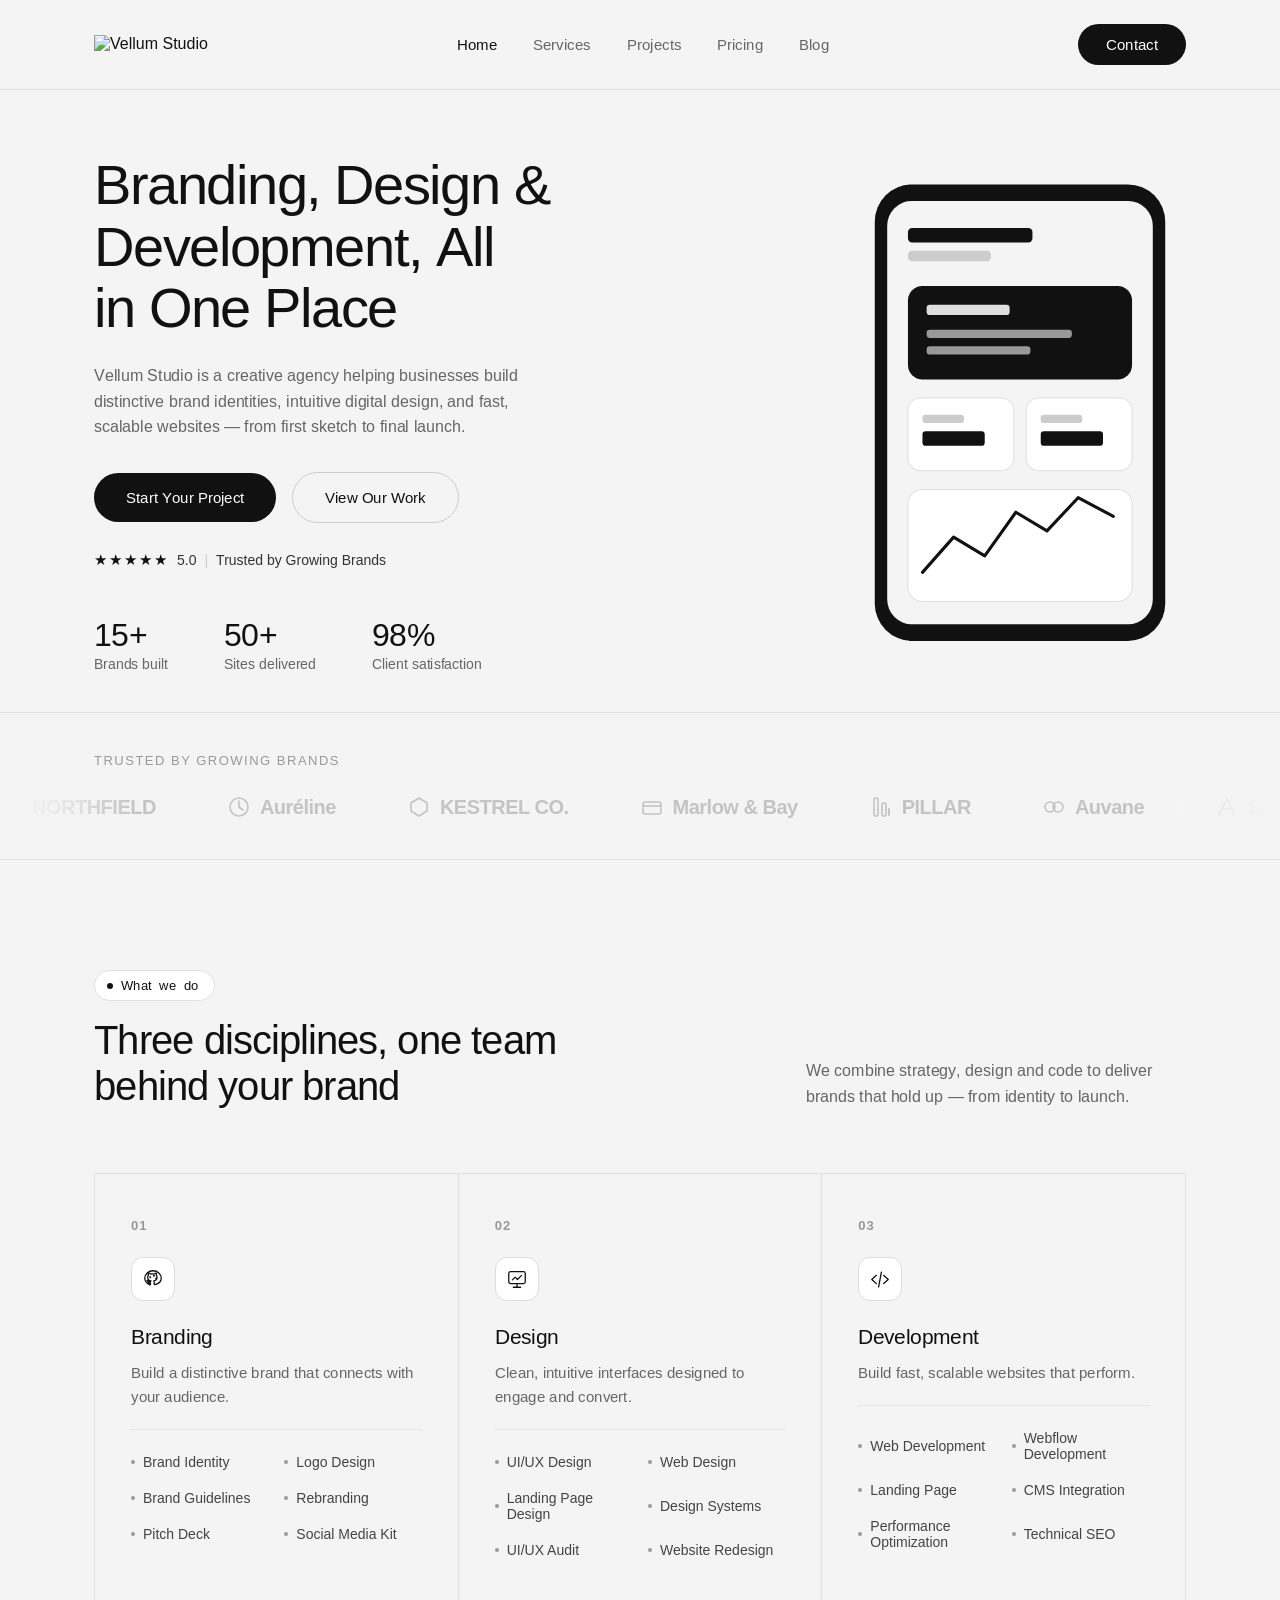
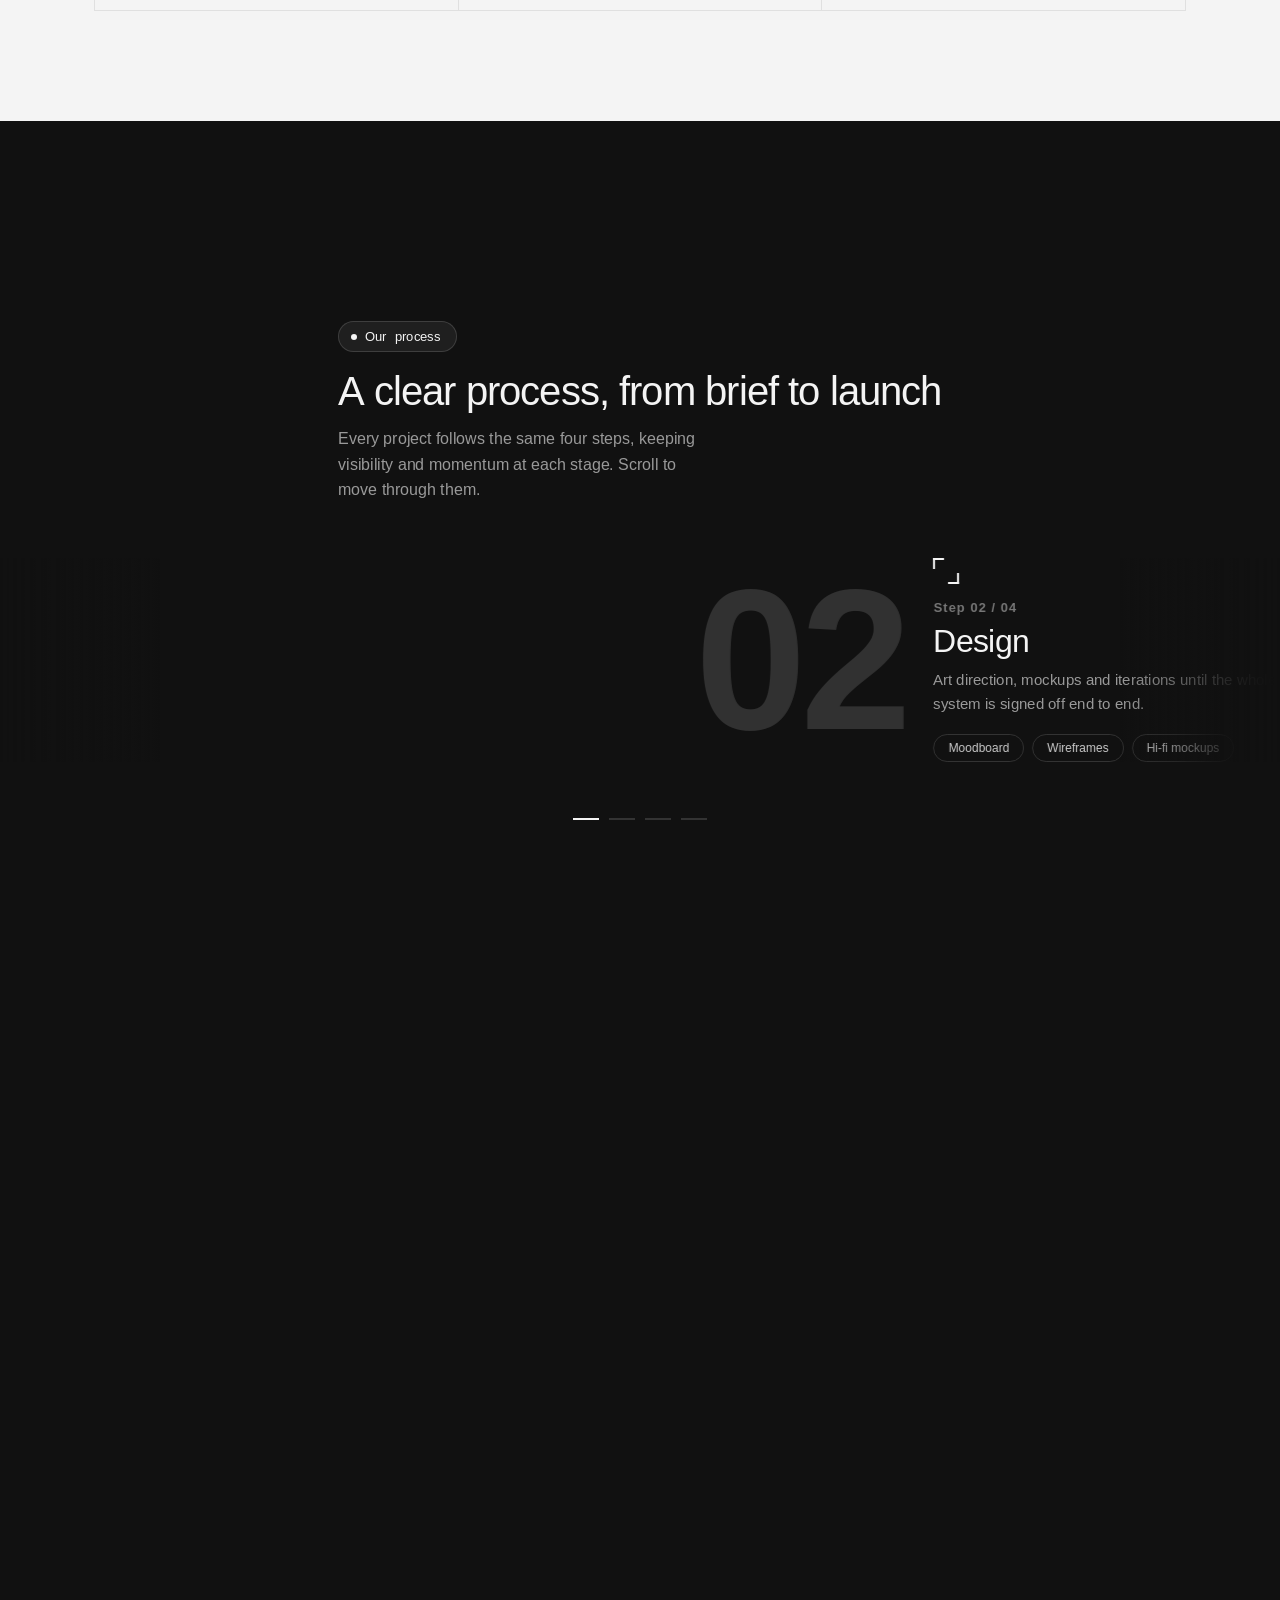
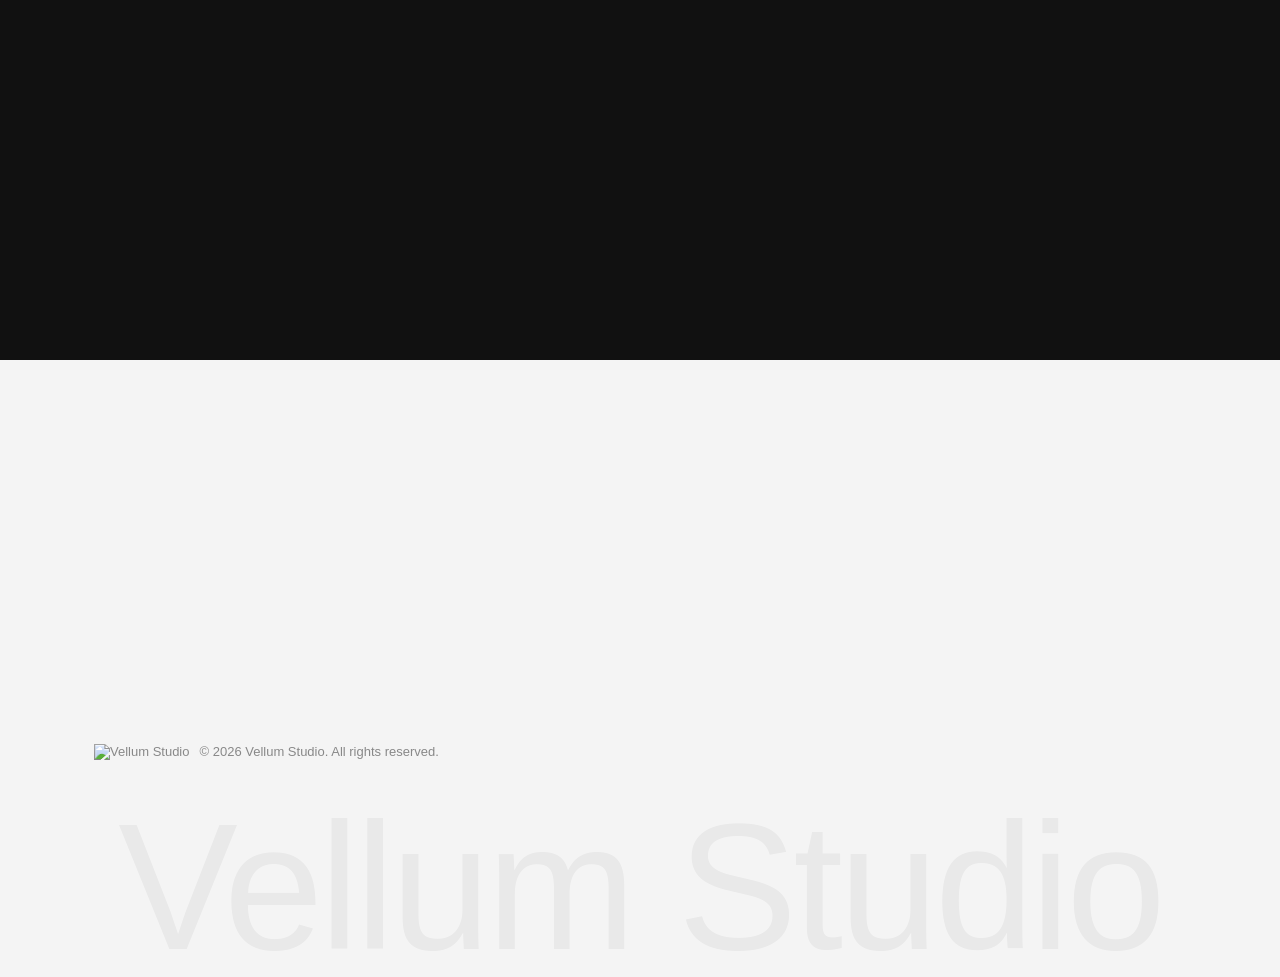
==== commit ed201cfc: "index.html" ====
--- a/index.html
+++ b/index.html
@@ -794,8 +794,8 @@
         @keyframes exitSplash {
             to { transform: translateX(100%); }
         }
-</style>
-<link rel="stylesheet" href="assets/site-fx.css">
+</style>
+<link rel="stylesheet" href="assets/site-fx.css">
 </head>
 <body>
 
@@ -1556,6 +1556,6 @@
 
 </div>
 
-<script src="assets/site-fx.js" defer></script>
+<script src="assets/site-fx.js" defer></script>
 </body>
-</html>+</html>
--- a/assets/site-fx.css
+++ b/assets/site-fx.css
@@ -0,0 +1,58 @@
+/* ============================================================
+   Vellum Studio — site-wide motion layer
+   Scroll-reveal + letter-by-letter blur/rise text animation
+   ============================================================ */
+
+/* Respect users who don't want motion */
+@media (prefers-reduced-motion: reduce) {
+  .fx-reveal, .fx-char { transition: none !important; opacity: 1 !important; transform: none !important; filter: none !important; }
+}
+
+/* ---------- Block / card scroll reveal ---------- */
+.fx-reveal {
+  opacity: 0;
+  transform: translateY(32px);
+  filter: blur(6px);
+  transition:
+    opacity .8s cubic-bezier(.22,.61,.36,1),
+    transform .8s cubic-bezier(.22,.61,.36,1),
+    filter .8s cubic-bezier(.22,.61,.36,1);
+  will-change: opacity, transform, filter;
+}
+.fx-reveal.fx-in {
+  opacity: 1;
+  transform: translateY(0);
+  filter: blur(0);
+}
+
+/* stagger helper for grids of cards */
+.fx-reveal.fx-d1 { transition-delay: .06s; }
+.fx-reveal.fx-d2 { transition-delay: .12s; }
+.fx-reveal.fx-d3 { transition-delay: .18s; }
+.fx-reveal.fx-d4 { transition-delay: .24s; }
+.fx-reveal.fx-d5 { transition-delay: .30s; }
+.fx-reveal.fx-d6 { transition-delay: .36s; }
+.fx-reveal.fx-d7 { transition-delay: .42s; }
+.fx-reveal.fx-d8 { transition-delay: .48s; }
+
+/* ---------- Letter-by-letter blur/rise text ---------- */
+.fx-word {
+  display: inline-block;
+}
+.fx-char {
+  display: inline-block;
+  opacity: 0;
+  transform: translateY(0.42em);
+  filter: blur(9px);
+  transition:
+    opacity .55s cubic-bezier(.22,.61,.36,1),
+    transform .55s cubic-bezier(.22,.61,.36,1),
+    filter .55s cubic-bezier(.22,.61,.36,1);
+  transition-delay: calc(min(var(--fx-i, 0), 46) * 16ms);
+  will-change: opacity, transform, filter;
+}
+[data-fx-split].fx-in .fx-char {
+  opacity: 1;
+  transform: translateY(0);
+  filter: blur(0);
+}
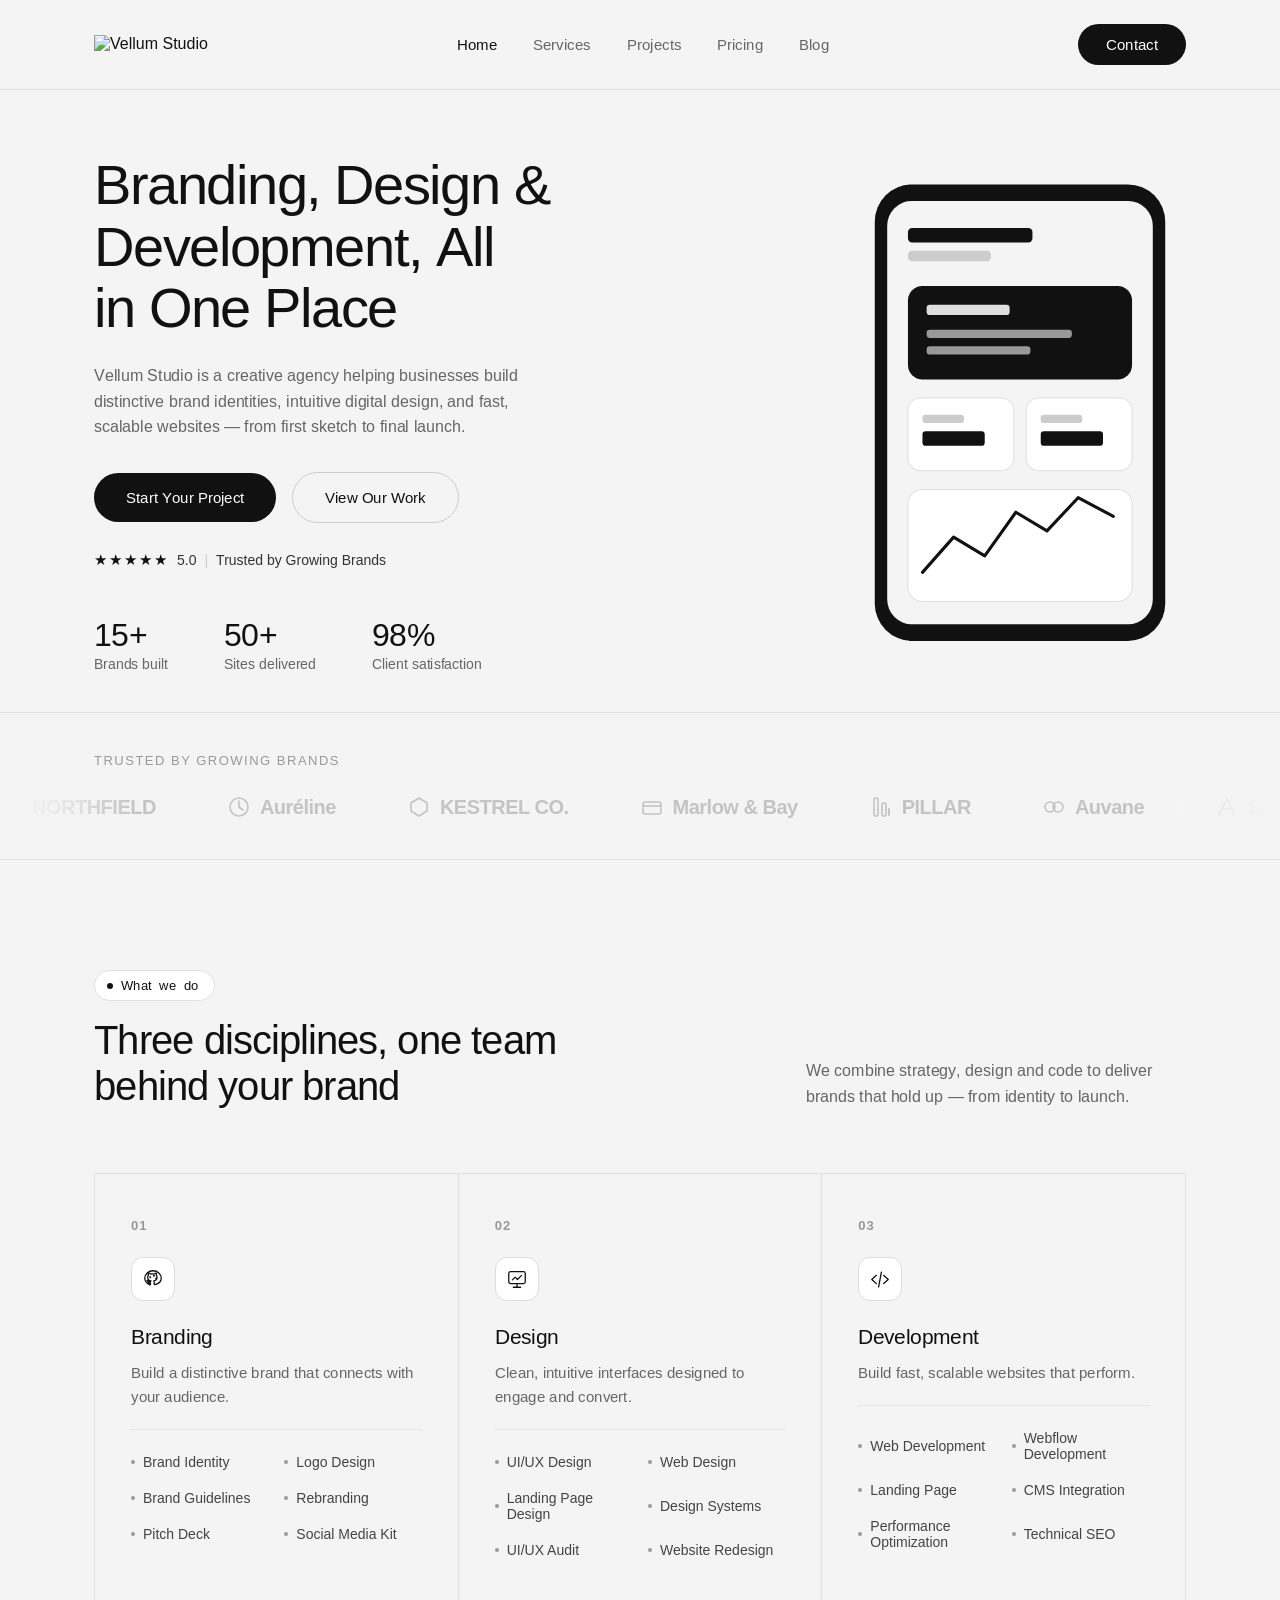
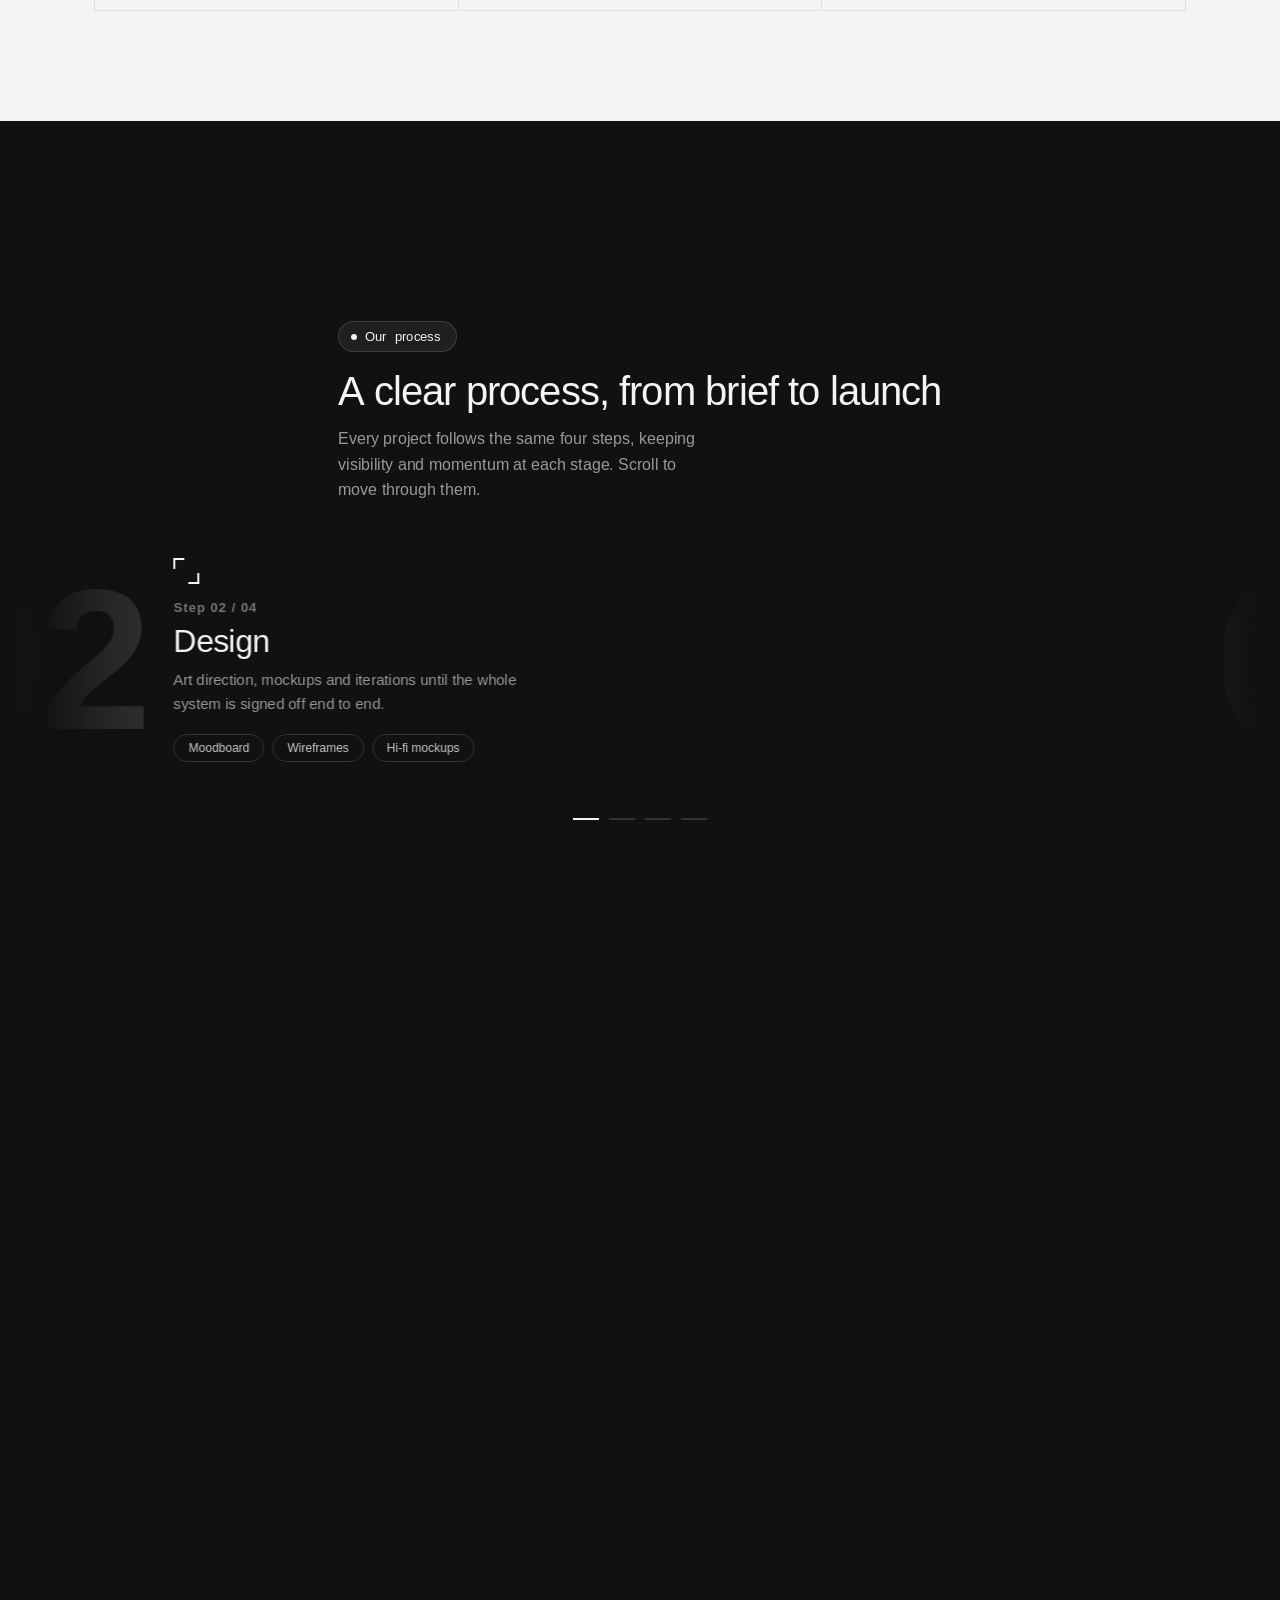
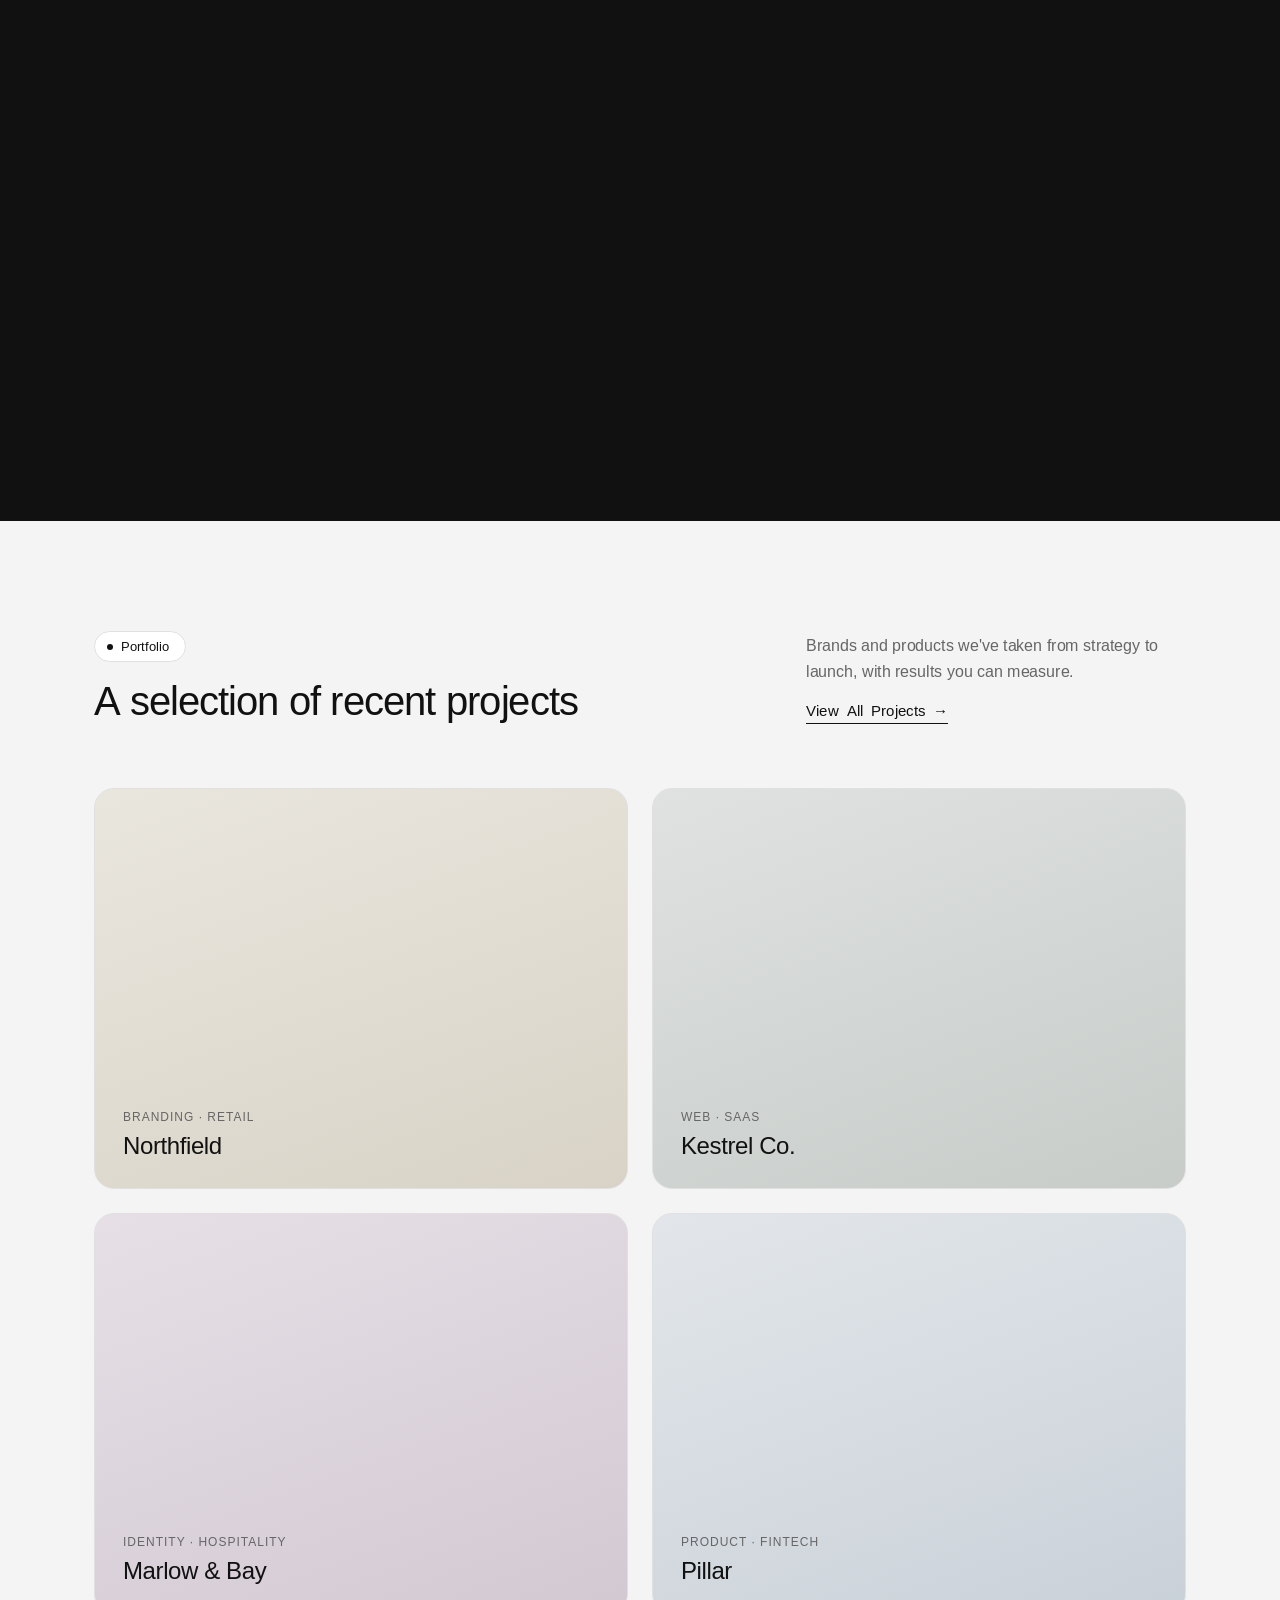
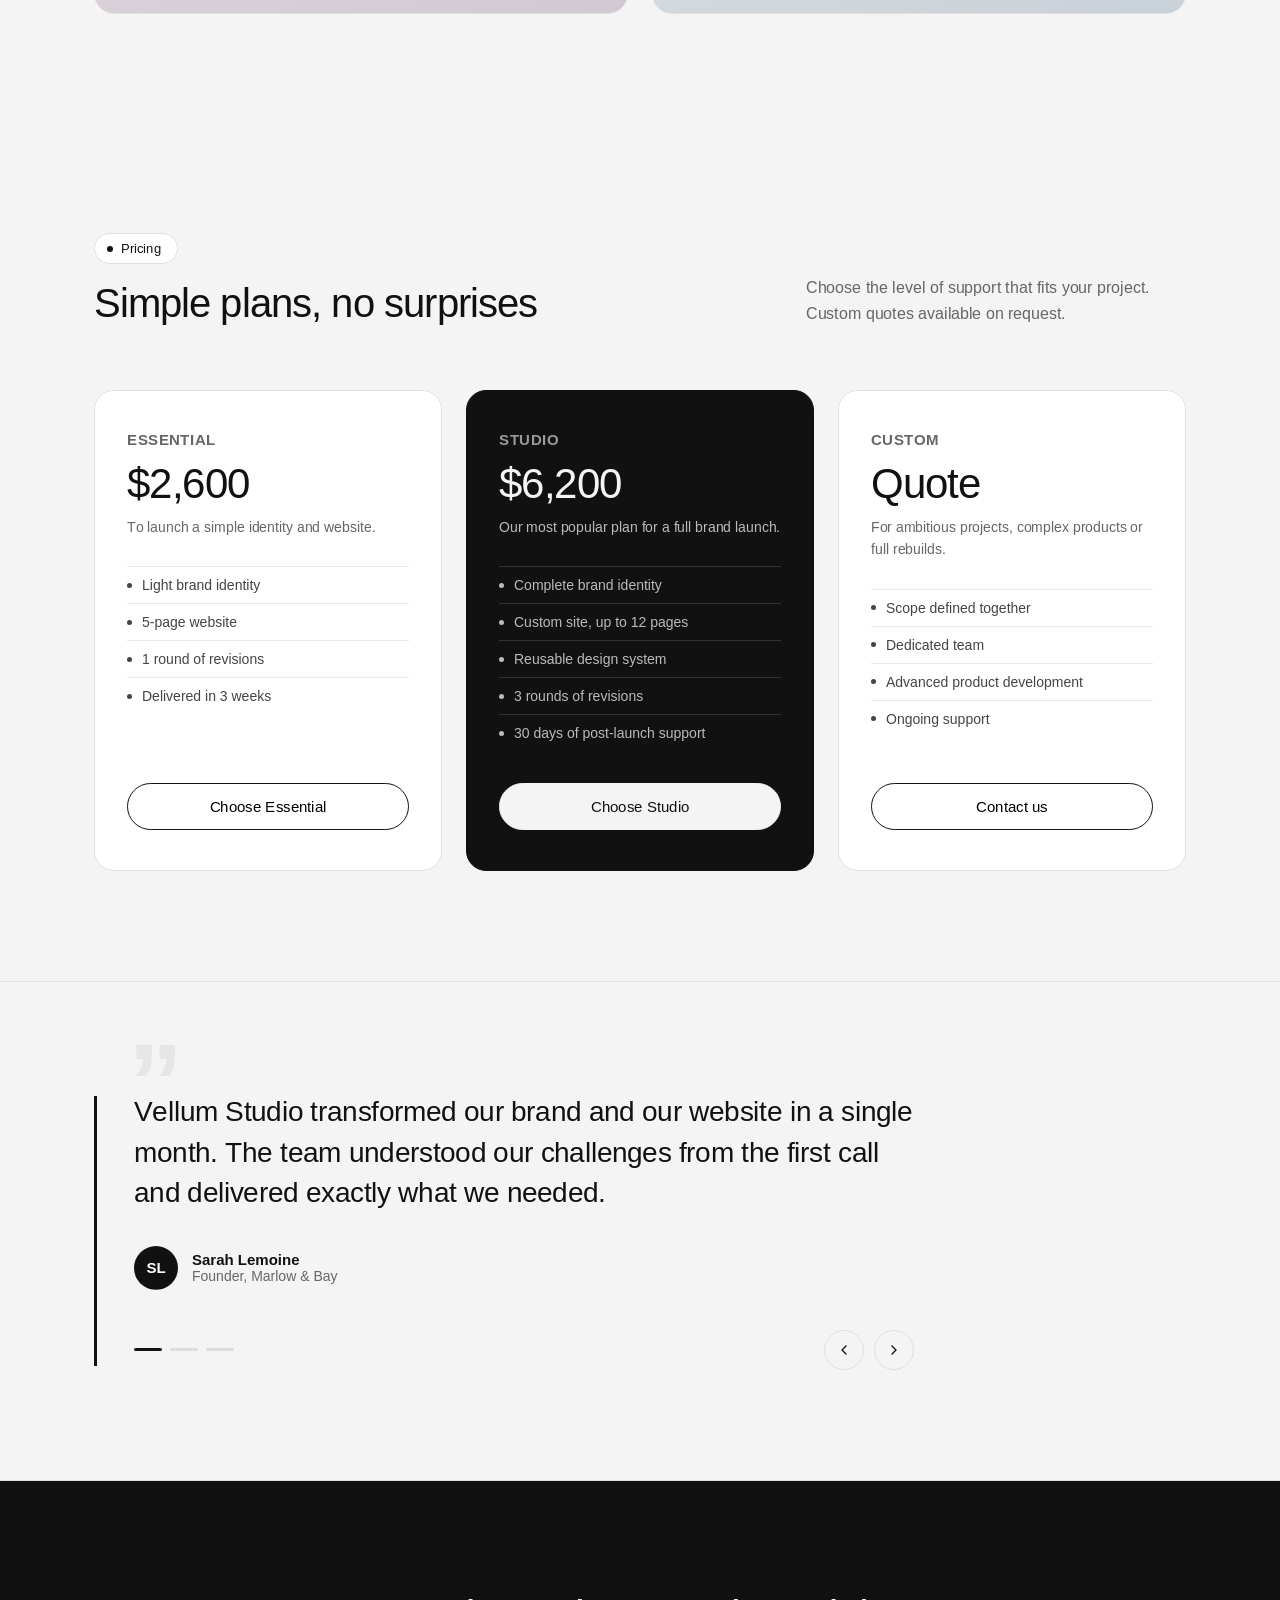
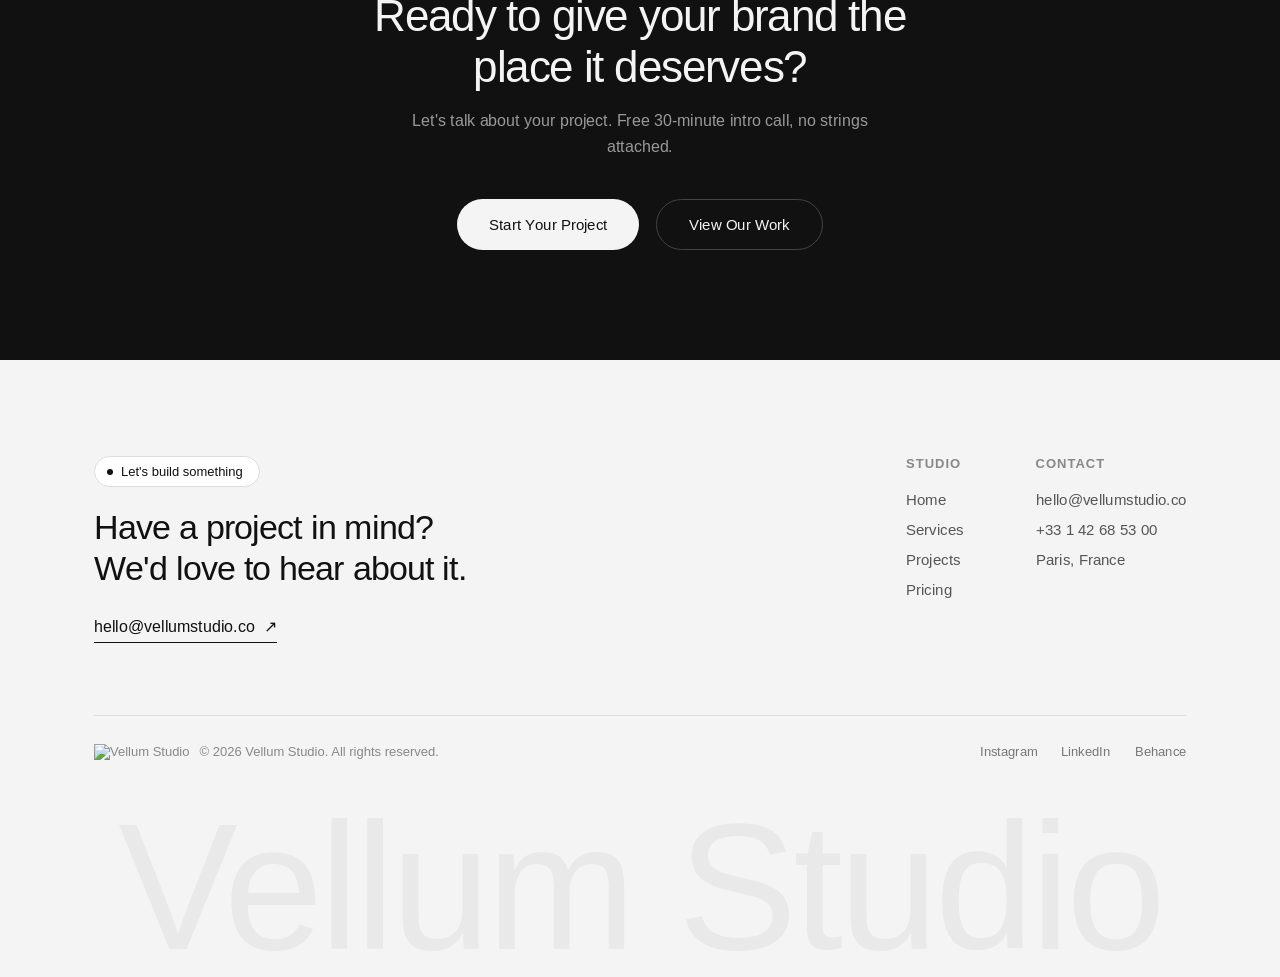
==== commit a480076b: "index.html" ====
--- a/index.html
+++ b/index.html
@@ -802,7 +802,6 @@
 <div class="container">
   <div id="splash-container">
         <div class="logo-wrapper">
-            <div class="fizens-logo"></div>
             <div class="word">
                 <span class="char">v</span>
                 <span class="char">e</span>
--- a/assets/site-fx.css
+++ b/assets/site-fx.css
@@ -14,9 +14,9 @@
   transform: translateY(32px);
   filter: blur(6px);
   transition:
-    opacity .8s cubic-bezier(.22,.61,.36,1),
-    transform .8s cubic-bezier(.22,.61,.36,1),
-    filter .8s cubic-bezier(.22,.61,.36,1);
+    opacity .4s cubic-bezier(.22,.61,.36,1),
+    transform .4s cubic-bezier(.22,.61,.36,1),
+    filter .4s cubic-bezier(.22,.61,.36,1);
   will-change: opacity, transform, filter;
 }
 .fx-reveal.fx-in {
@@ -26,14 +26,14 @@
 }
 
 /* stagger helper for grids of cards */
-.fx-reveal.fx-d1 { transition-delay: .06s; }
-.fx-reveal.fx-d2 { transition-delay: .12s; }
-.fx-reveal.fx-d3 { transition-delay: .18s; }
-.fx-reveal.fx-d4 { transition-delay: .24s; }
-.fx-reveal.fx-d5 { transition-delay: .30s; }
-.fx-reveal.fx-d6 { transition-delay: .36s; }
-.fx-reveal.fx-d7 { transition-delay: .42s; }
-.fx-reveal.fx-d8 { transition-delay: .48s; }
+.fx-reveal.fx-d1 { transition-delay: .03s; }
+.fx-reveal.fx-d2 { transition-delay: .6s; }
+.fx-reveal.fx-d3 { transition-delay: .9s; }
+.fx-reveal.fx-d4 { transition-delay: .12s; }
+.fx-reveal.fx-d5 { transition-delay: .15s; }
+.fx-reveal.fx-d6 { transition-delay: .18s; }
+.fx-reveal.fx-d7 { transition-delay: .21s; }
+.fx-reveal.fx-d8 { transition-delay: .24s; }
 
 /* ---------- Letter-by-letter blur/rise text ---------- */
 .fx-word {
@@ -45,10 +45,10 @@
   transform: translateY(0.42em);
   filter: blur(9px);
   transition:
-    opacity .55s cubic-bezier(.22,.61,.36,1),
-    transform .55s cubic-bezier(.22,.61,.36,1),
-    filter .55s cubic-bezier(.22,.61,.36,1);
-  transition-delay: calc(min(var(--fx-i, 0), 46) * 16ms);
+    opacity .30s cubic-bezier(.22,.61,.36,1),
+    transform .30s cubic-bezier(.22,.61,.36,1),
+    filter .30s cubic-bezier(.22,.61,.36,1);
+  transition-delay: calc(min(var(--fx-i, 0), 46) * 10ms);
   will-change: opacity, transform, filter;
 }
 [data-fx-split].fx-in .fx-char {
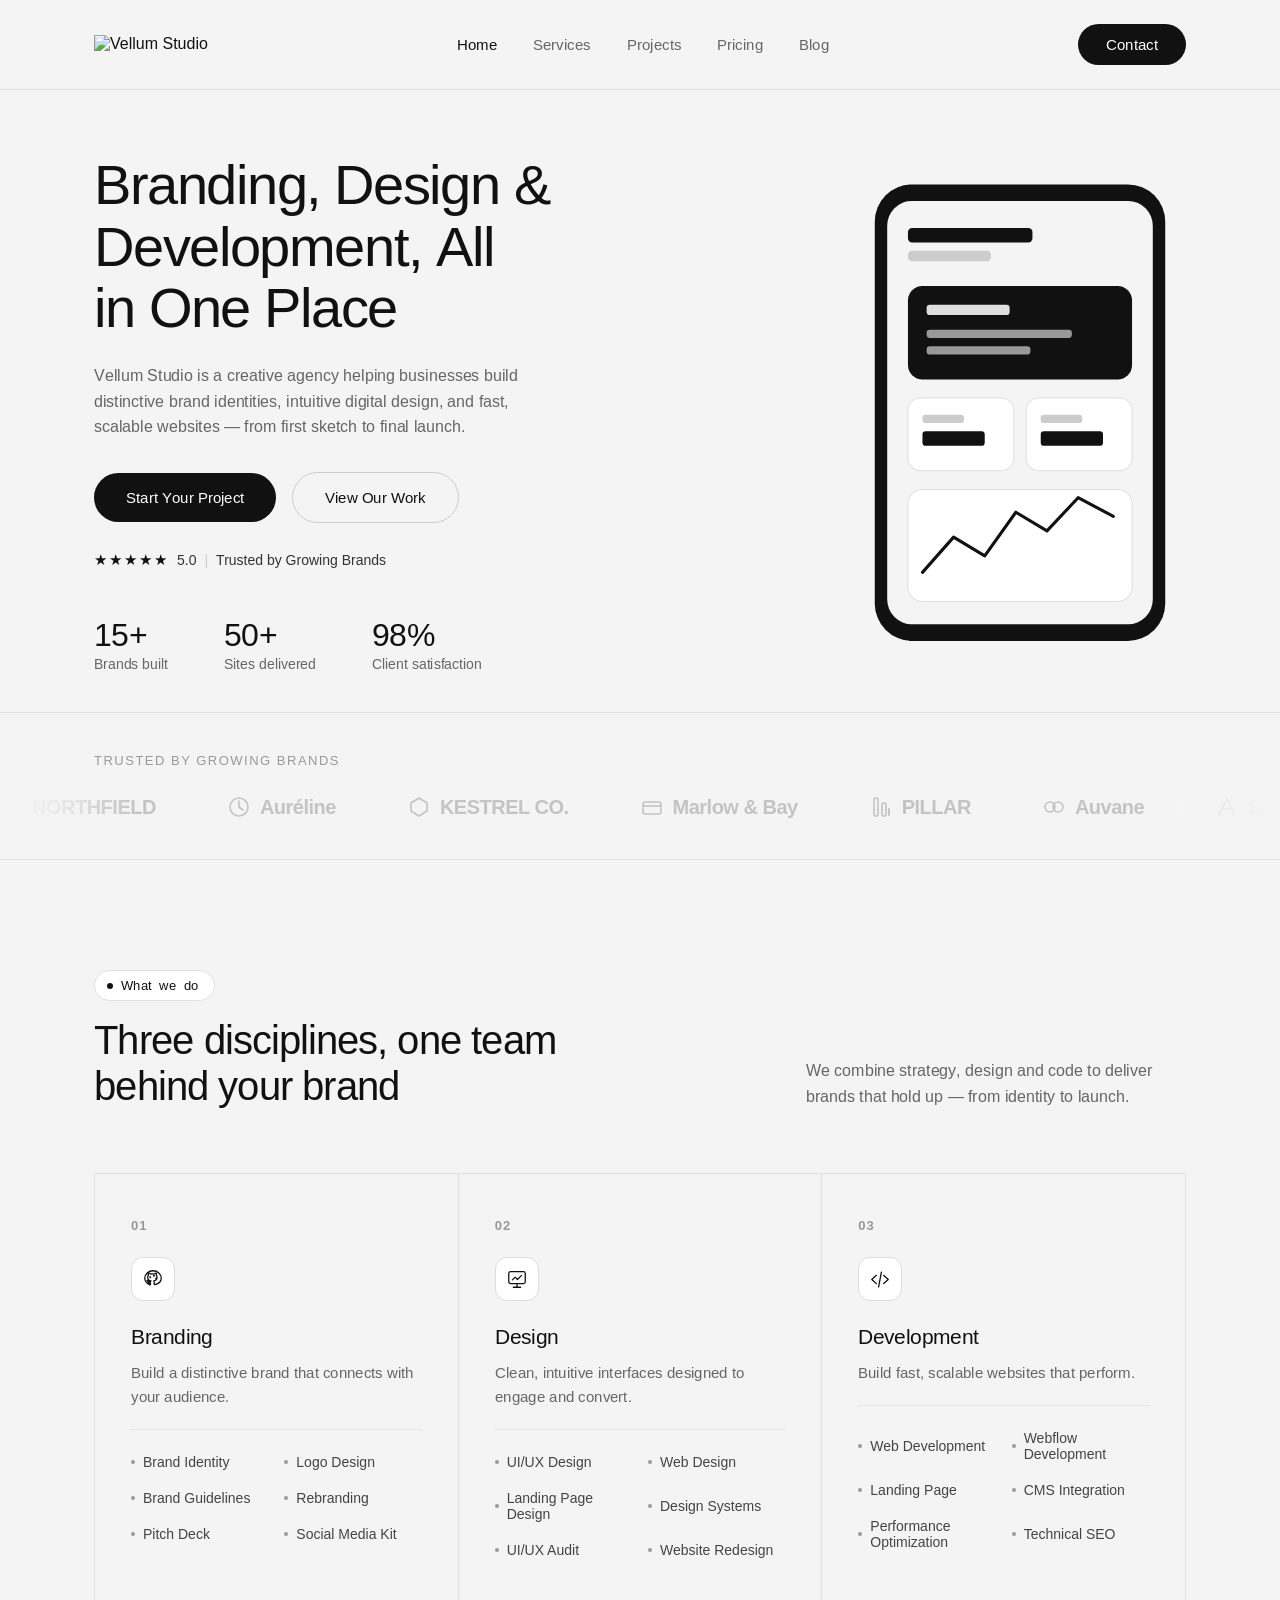
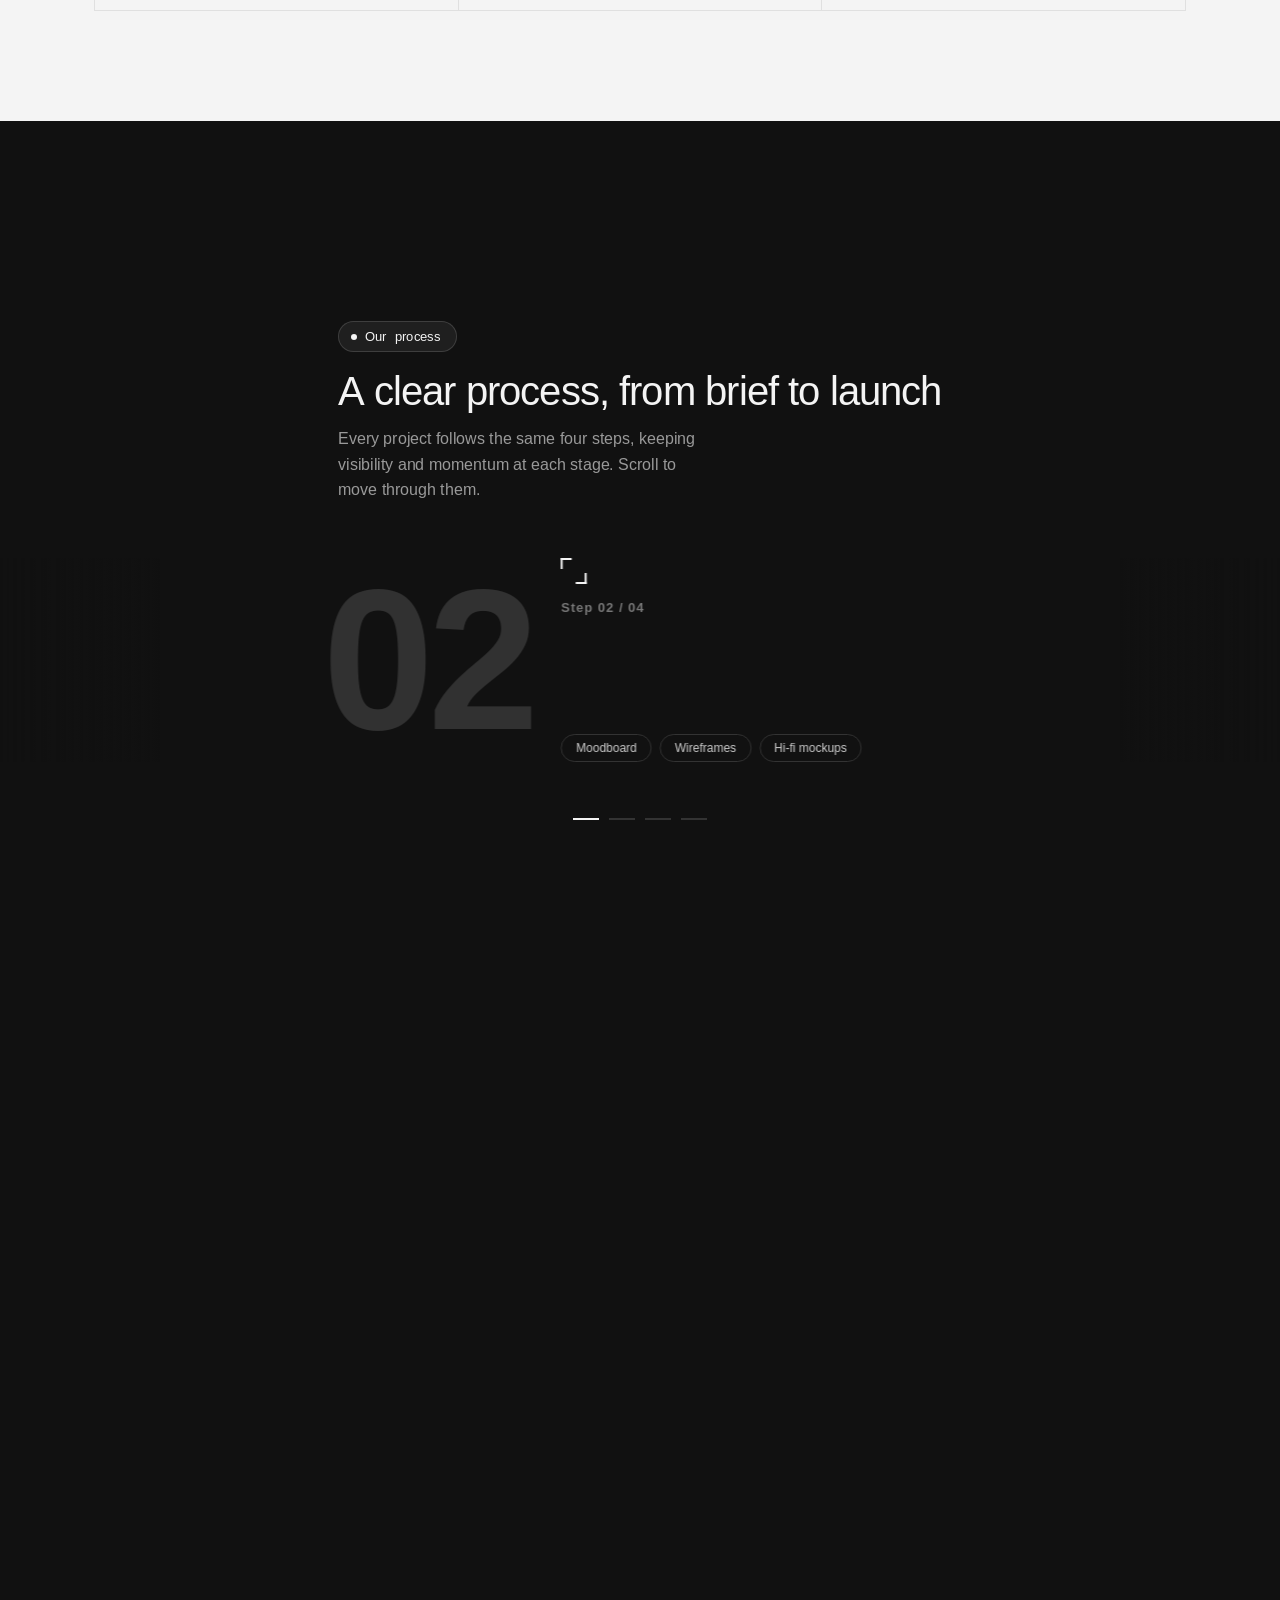
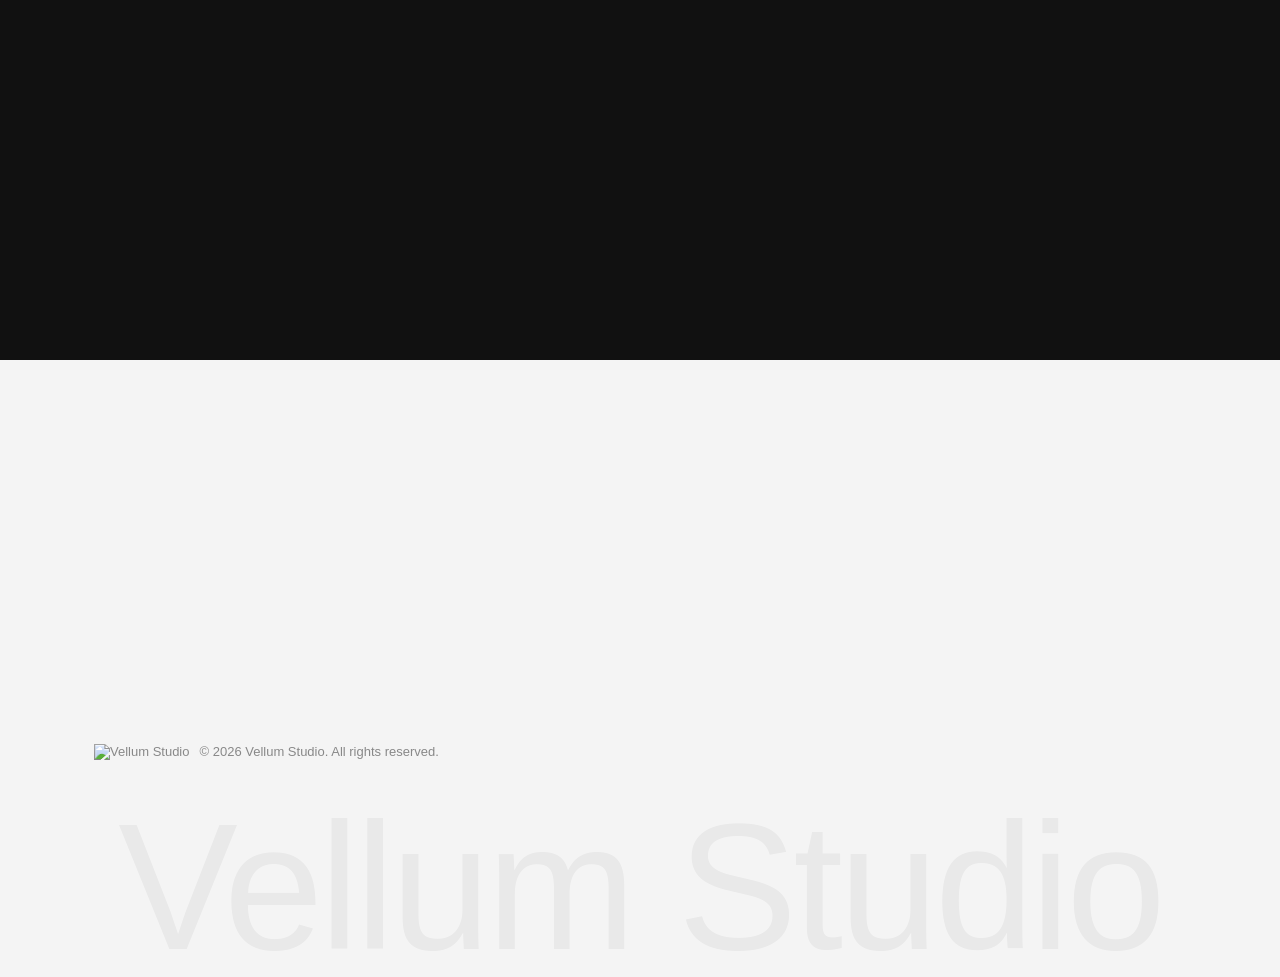
==== commit 64b67c7d: "index.html" ====
--- a/index.html
+++ b/index.html
@@ -734,17 +734,7 @@
             margin-left: -150px;
         }
 
-        .fizens-logo {
-            width: 405px;
-            height: 45px;
-            background-color: white;
-            mask: url('https://framerusercontent.com/images/u9dcJjRmQdr4OygBqROiU5Tikk.png') no-repeat center;            mask-size: contain;
-            transform: scale(0);
-            animation: logoPop 1.2s forwards;
-            animation-timing-function: ease;
-            margin-right: -200px;
-            
-        }
+        
         .word {
             display: flex;
         }
